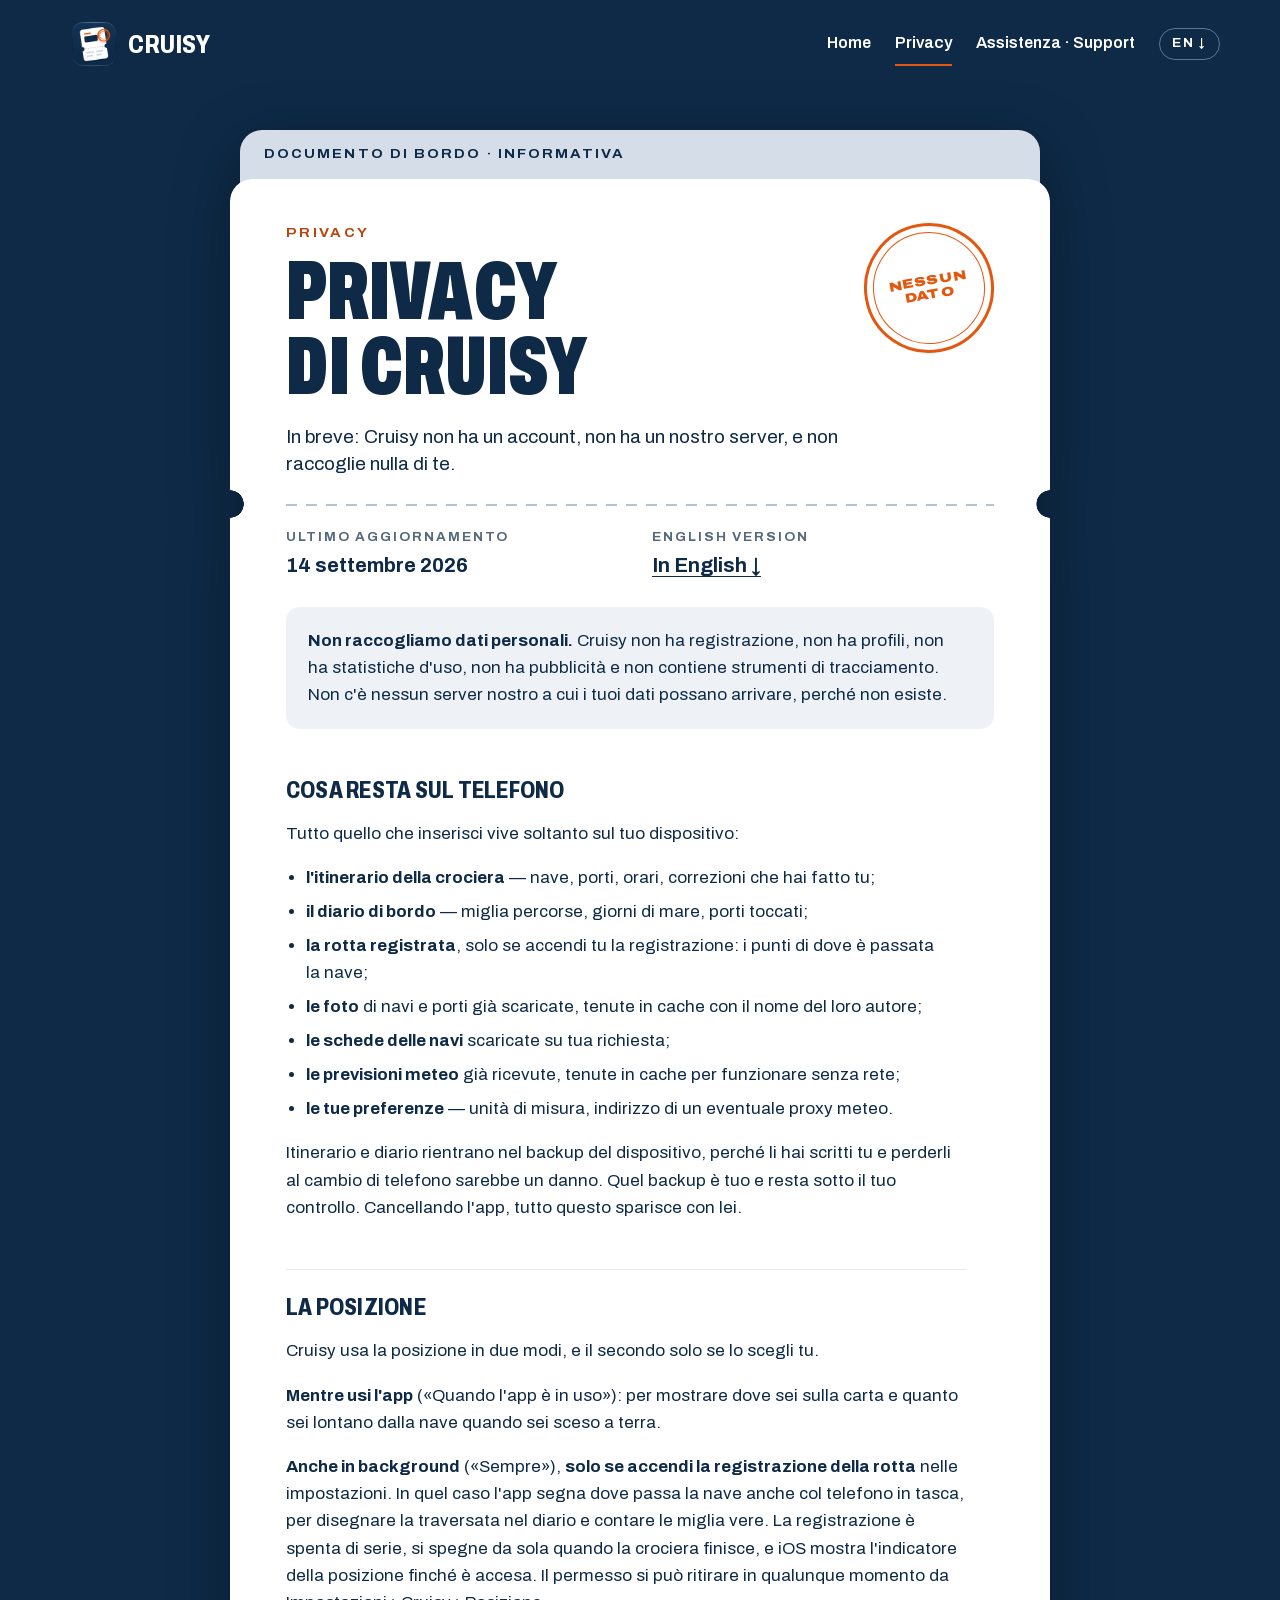
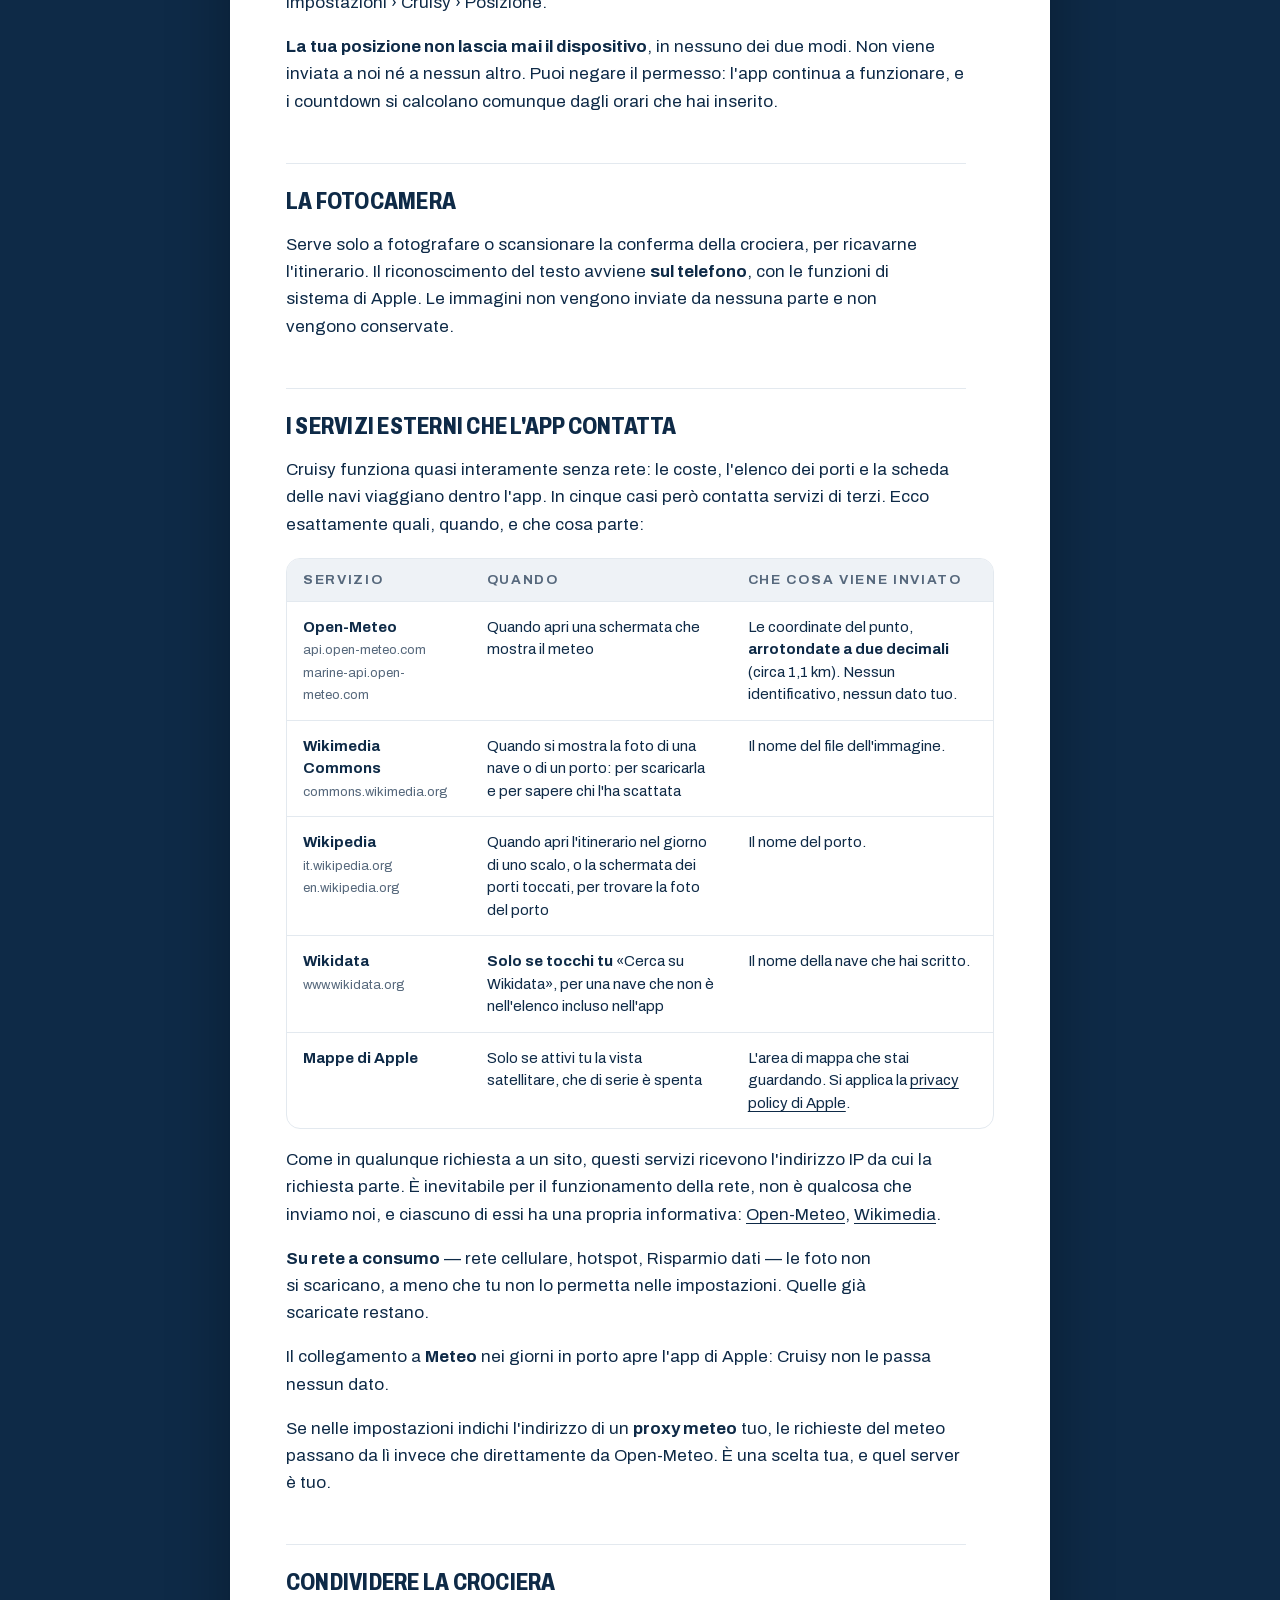
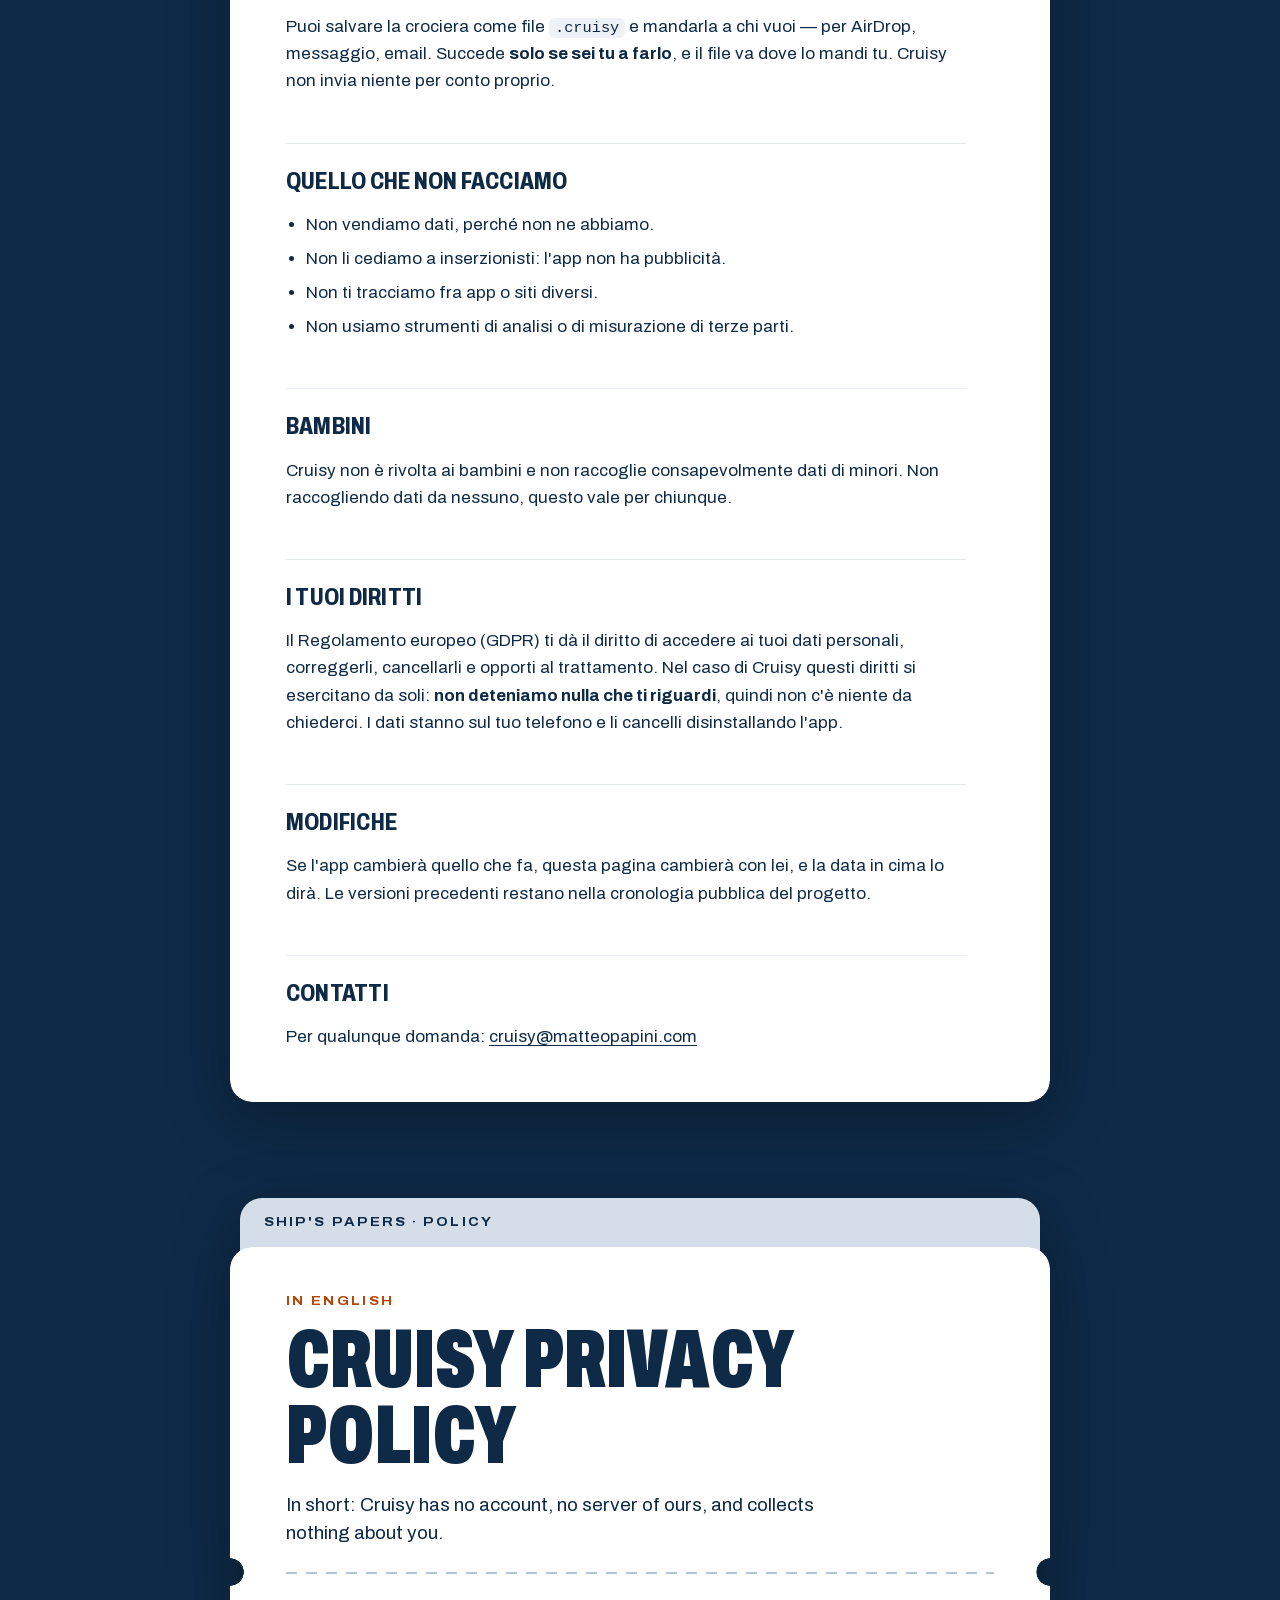
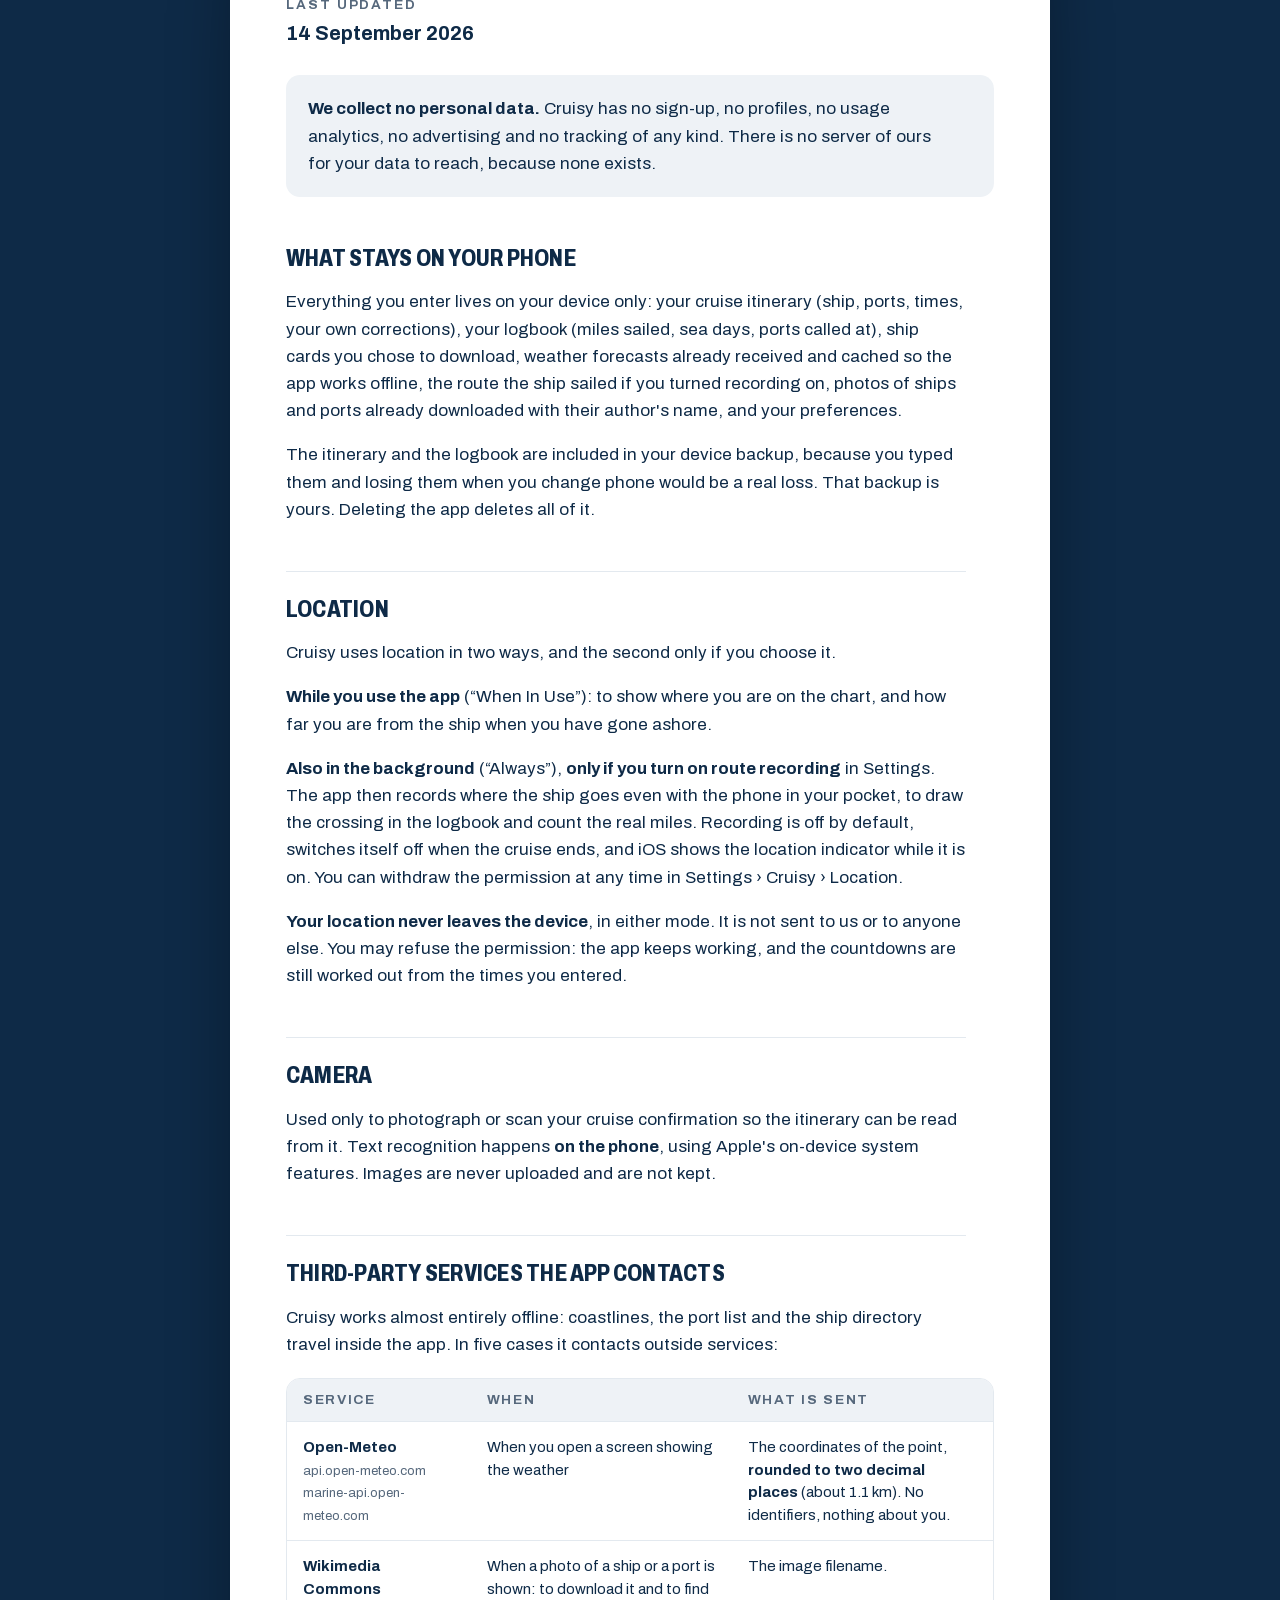
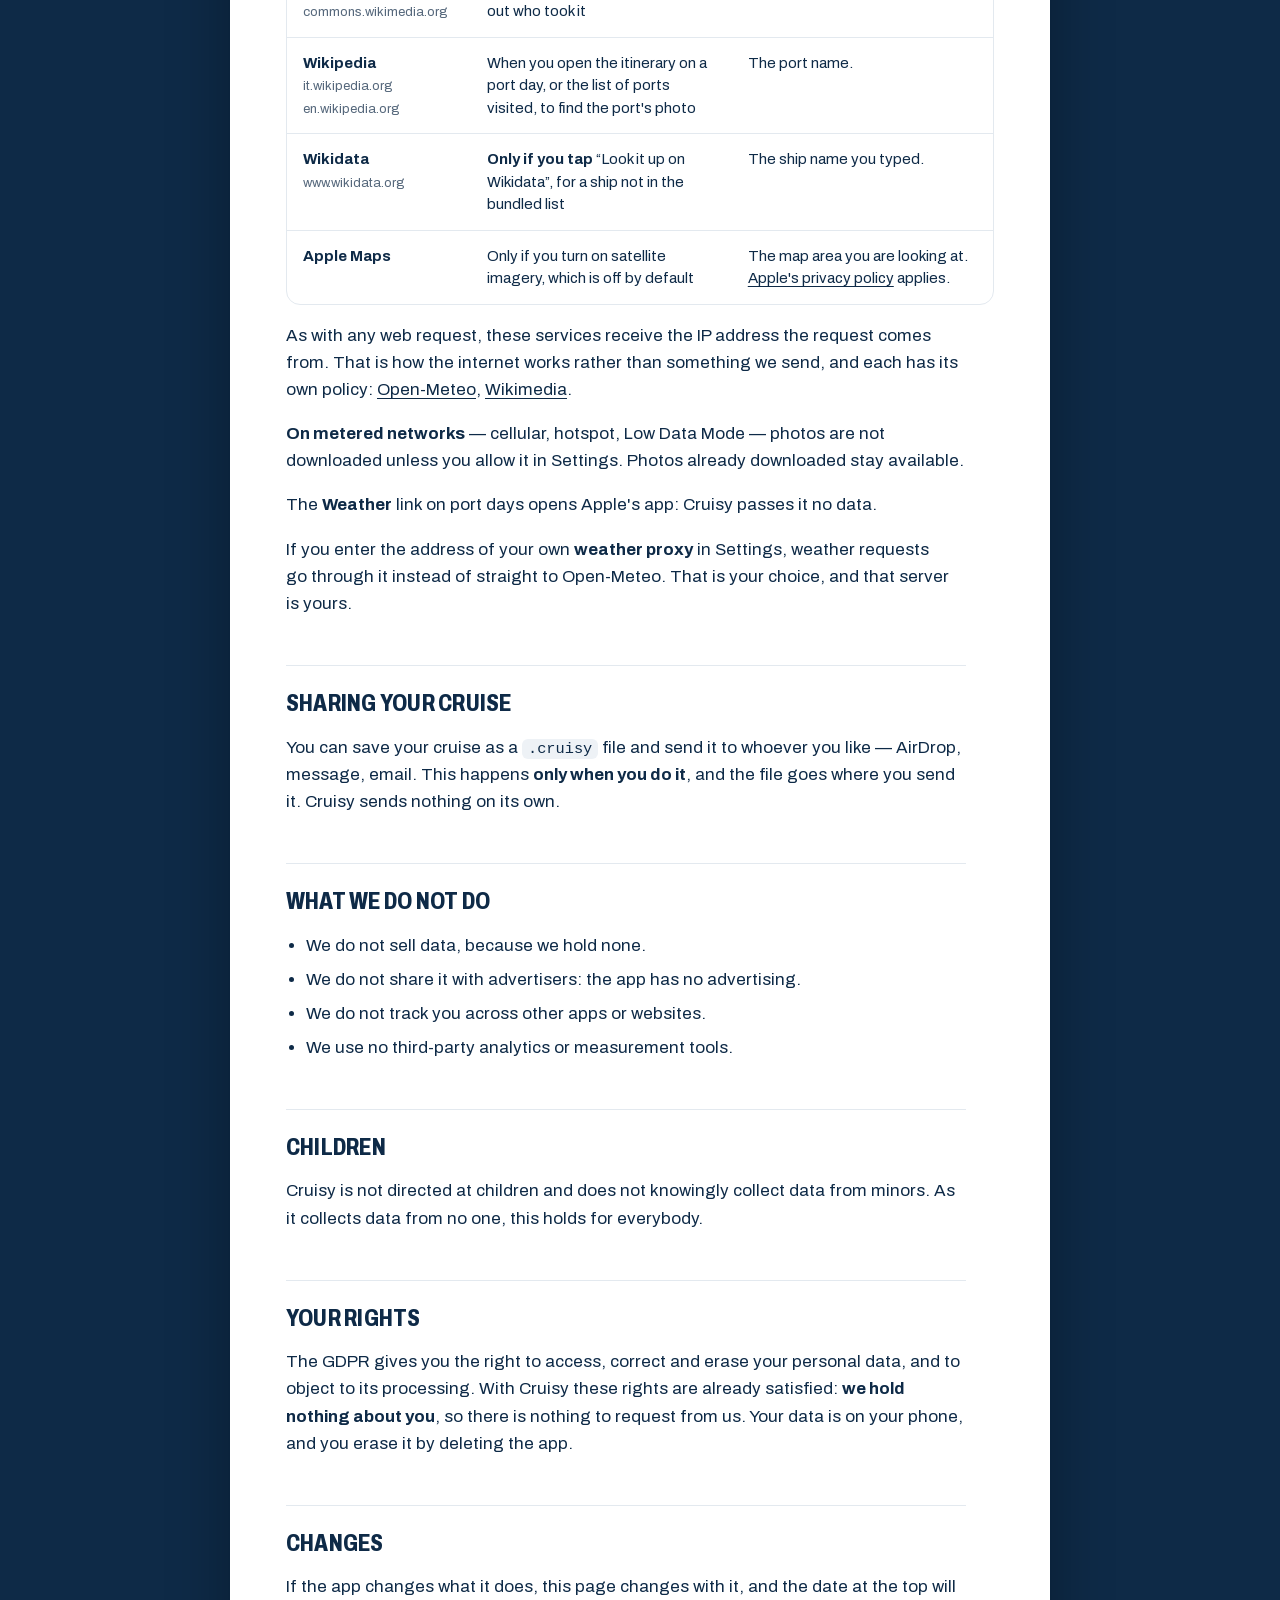
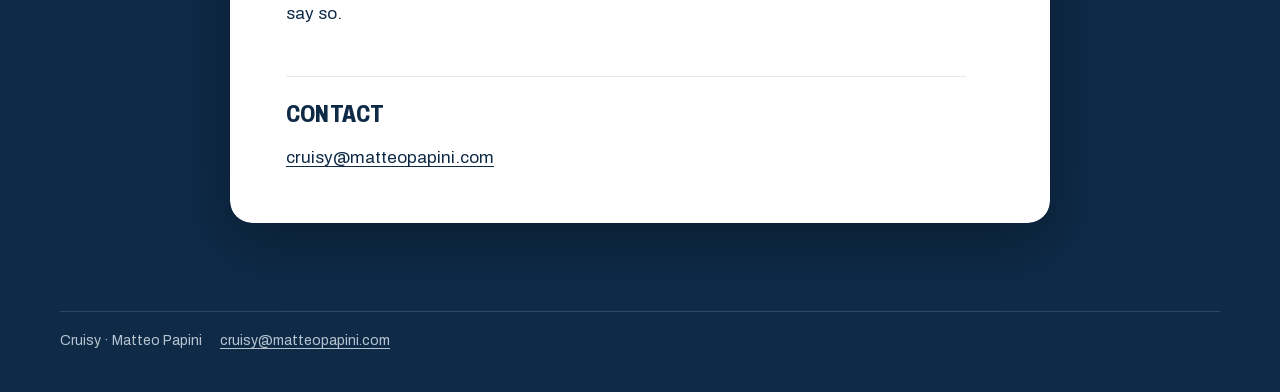
==== docs/site/privacy.html @ 24574e38 "Porta nel progetto il sito pubblicato e lo collega dalle Impostazioni Il sito è online su cruisy.mat" ====
<!doctype html>
<html lang="it">
<head>
<meta charset="utf-8">
<meta name="viewport" content="width=device-width, initial-scale=1">
<meta name="color-scheme" content="light dark">
<meta name="theme-color" content="#0E2A47" media="(prefers-color-scheme: light)">
<meta name="theme-color" content="#0A0E13" media="(prefers-color-scheme: dark)">
<title>Cruisy · Privacy</title>
<meta name="description" content="Informativa privacy di Cruisy: nessun account, nessun server, nessun dato raccolto.">
<link rel="icon" href="img/cruisy-icona.png">
<link rel="stylesheet" href="stile.css">
</head>
<body>
<div style="container-type:inline-size;background:light-dark(#0E2A47,#0A0E13);color:light-dark(#FFFFFF,#F2F5F8);font-family:Archivo,system-ui,sans-serif;font-size:1.0625rem;line-height:1.6;-webkit-font-smoothing:antialiased">
<div style="max-width:1160px;margin:0 auto;padding:0 clamp(12px,5cqi,48px) 40px">

<header style="display:flex;flex-wrap:wrap;align-items:center;justify-content:space-between;gap:12px 32px;padding:22px 0 8px">
  <a href="./" style="display:flex;align-items:center;gap:12px;text-decoration:none">
    <picture style="display:contents"><source srcset="img/cruisy-icona-scura.png" media="(prefers-color-scheme: dark)"><img src="img/cruisy-icona.png" alt="" width="44" height="44" style="display:block;width:44px;height:44px"></picture>
    <span style="font-stretch:75%;font-weight:800;font-size:1.625rem;letter-spacing:.02em;text-transform:uppercase;line-height:1">Cruisy</span>
  </a>
  <nav aria-label="Pagine" style="display:flex;flex-wrap:wrap;align-items:center;gap:4px 24px;font-weight:600;font-size:1rem">
    <a href="./" style="text-decoration:none;padding:8px 0;border-bottom:2px solid transparent">Home</a>
    <a href="privacy.html" aria-current="page" style="text-decoration:none;padding:8px 0;border-bottom:2px solid light-dark(#E4570F,#F07A3A)">Privacy</a>
    <a href="assistenza.html" style="text-decoration:none;padding:8px 0;border-bottom:2px solid transparent">Assistenza · Support</a>
    <a href="#english" lang="en" style="text-decoration:none;padding:5px 12px;border:1.5px solid light-dark(#5E7690,#3A4B60);border-radius:999px;font-stretch:112%;font-weight:700;font-size:.75rem;letter-spacing:.14em">EN ↓</a>
  </nav>
</header>

<main style="display:grid;grid-template-columns:minmax(0,1fr);gap:clamp(48px,8cqi,96px);padding-top:clamp(20px,5cqi,56px)">

<article style="width:100%;max-width:820px;margin:0 auto;filter:drop-shadow(0 16px 30px rgba(0,0,0,.3))">
  <div aria-hidden="true" style="margin:0 10px -26px;padding:14px 24px 40px;border-radius:22px 22px 0 0;background:light-dark(#D5DEE8,#19273A);color:light-dark(#0E2A47,#E1E7EE);font-stretch:112%;font-weight:700;font-size:.8125rem;letter-spacing:.16em;text-transform:uppercase;white-space:nowrap;overflow:hidden;text-overflow:ellipsis">Documento di bordo · Informativa</div>
  <div style="background:light-dark(#FFFFFF,#253A55);color:light-dark(#0E2A47,#F2F5F8);border-radius:22px 22px 0 0;padding:clamp(22px,5cqi,44px) clamp(18px,5cqi,56px) 26px;-webkit-mask:radial-gradient(circle 14px at 0 100%,#0000 13.5px,#000 14px) 0 0/51% 100% no-repeat,radial-gradient(circle 14px at 100% 100%,#0000 13.5px,#000 14px) 100% 0/51% 100% no-repeat;mask:radial-gradient(circle 14px at 0 100%,#0000 13.5px,#000 14px) 0 0/51% 100% no-repeat,radial-gradient(circle 14px at 100% 100%,#0000 13.5px,#000 14px) 100% 0/51% 100% no-repeat">
    <div style="display:flex;flex-wrap:wrap;align-items:flex-start;justify-content:space-between;gap:16px 24px">
      <div style="flex:1 1 280px;display:grid;gap:10px">
        <p style="margin:0;color:light-dark(#B8460B,#FF9B63);font-stretch:112%;font-weight:700;font-size:.8125rem;letter-spacing:.18em;text-transform:uppercase">Privacy</p>
        <h1 style="margin:0;font-stretch:62%;font-weight:900;font-size:clamp(3rem,8cqi,5.25rem);line-height:.9;text-transform:uppercase;text-wrap:balance">Privacy di Cruisy</h1>
      </div>
      <div aria-hidden="true" style="flex:none;width:clamp(96px,11cqi,124px);aspect-ratio:1;border-radius:50%;border:3px solid light-dark(#E4570F,#F07A3A);outline:1.5px solid light-dark(#E4570F,#F07A3A);outline-offset:-10px;display:grid;place-items:center;transform:rotate(-10deg);color:light-dark(#E4570F,#F07A3A);text-align:center;font-stretch:125%;font-weight:900;font-size:.8125rem;line-height:1.1;letter-spacing:.06em;text-transform:uppercase">Nessun<br>dato</div>
    </div>
    <p style="margin:18px 0 0;max-width:52ch;font-size:1.1875rem;line-height:1.45;text-wrap:pretty">In breve: Cruisy non ha un account, non ha un nostro server, e non raccoglie nulla di te.</p>
  </div>
  <div style="background:light-dark(#FFFFFF,#253A55);color:light-dark(#0E2A47,#F2F5F8);border-radius:0 0 22px 22px;padding:0 clamp(18px,5cqi,56px) clamp(28px,5cqi,52px);-webkit-mask:radial-gradient(circle 14px at 0 0,#0000 13.5px,#000 14px) 0 0/51% 100% no-repeat,radial-gradient(circle 14px at 100% 0,#0000 13.5px,#000 14px) 100% 0/51% 100% no-repeat;mask:radial-gradient(circle 14px at 0 0,#0000 13.5px,#000 14px) 0 0/51% 100% no-repeat,radial-gradient(circle 14px at 100% 0,#0000 13.5px,#000 14px) 100% 0/51% 100% no-repeat">
    <div aria-hidden="true" style="height:2px;background:repeating-linear-gradient(90deg,light-dark(#B7C4D0,#4E6583) 0 11px,transparent 11px 20px)"></div>
    <div style="display:grid;grid-template-columns:repeat(auto-fit,minmax(180px,1fr));gap:16px 24px;padding:22px 0 26px">
      <div>
        <p style="margin:0;color:light-dark(#56687C,#9FB0C3);font-stretch:112%;font-weight:700;font-size:.75rem;letter-spacing:.16em;text-transform:uppercase">Ultimo aggiornamento</p>
        <p style="margin:2px 0 0;font-weight:700;font-size:1.25rem">14 settembre 2026</p>
      </div>
      <div>
        <p style="margin:0;color:light-dark(#56687C,#9FB0C3);font-stretch:112%;font-weight:700;font-size:.75rem;letter-spacing:.16em;text-transform:uppercase">English version</p>
        <p style="margin:2px 0 0;font-weight:700;font-size:1.25rem"><a href="#english" lang="en">In English ↓</a></p>
      </div>
    </div>

    <div style="padding:20px 22px;border-radius:14px;background:light-dark(#EEF2F6,#2E4564)">
      <p style="margin:0;max-width:64ch;text-wrap:pretty"><strong>Non raccogliamo dati personali.</strong> Cruisy non ha registrazione, non ha profili, non ha statistiche d'uso, non ha pubblicità e non contiene strumenti di tracciamento. Non c'è nessun server nostro a cui i tuoi dati possano arrivare, perché non esiste.</p>
    </div>

    <div style="max-width:68ch;text-wrap:pretty">
      <h2 style="margin:2em 0 .5em;font-stretch:75%;font-weight:800;font-size:1.5rem;line-height:1.1;text-transform:uppercase;letter-spacing:.01em">Cosa resta sul telefono</h2>
      <p>Tutto quello che inserisci vive soltanto sul tuo dispositivo:</p>
      <ul style="padding-left:1.2em">
        <li><strong>l'itinerario della crociera</strong> — nave, porti, orari, correzioni che hai fatto tu;</li>
        <li><strong>il diario di bordo</strong> — miglia percorse, giorni di mare, porti toccati;</li>
        <li><strong>la rotta registrata</strong>, solo se accendi tu la registrazione: i punti di dove è passata la nave;</li>
        <li><strong>le foto</strong> di navi e porti già scaricate, tenute in cache con il nome del loro autore;</li>
        <li><strong>le schede delle navi</strong> scaricate su tua richiesta;</li>
        <li><strong>le previsioni meteo</strong> già ricevute, tenute in cache per funzionare senza rete;</li>
        <li><strong>le tue preferenze</strong> — unità di misura, indirizzo di un eventuale proxy meteo.</li>
      </ul>
      <p>Itinerario e diario rientrano nel backup del dispositivo, perché li hai scritti tu e perderli al cambio di telefono sarebbe un danno. Quel backup è tuo e resta sotto il tuo controllo. Cancellando l'app, tutto questo sparisce con lei.</p>

      <h2 style="margin:2em 0 .5em;padding-top:1em;border-top:1px solid light-dark(#E3E9EF,#35496A);font-stretch:75%;font-weight:800;font-size:1.5rem;line-height:1.1;text-transform:uppercase;letter-spacing:.01em">La posizione</h2>
      <p>Cruisy usa la posizione in due modi, e il secondo solo se lo scegli tu.</p>
      <p><strong>Mentre usi l'app</strong> («Quando l'app è in uso»): per mostrare dove sei sulla carta e quanto sei lontano dalla nave quando sei sceso a terra.</p>
      <p><strong>Anche in background</strong> («Sempre»), <strong>solo se accendi la registrazione della rotta</strong> nelle impostazioni. In quel caso l'app segna dove passa la nave anche col telefono in tasca, per disegnare la traversata nel diario e contare le miglia vere. La registrazione è spenta di serie, si spegne da sola quando la crociera finisce, e iOS mostra l'indicatore della posizione finché è accesa. Il permesso si può ritirare in qualunque momento da Impostazioni › Cruisy › Posizione.</p>
      <p><strong>La tua posizione non lascia mai il dispositivo</strong>, in nessuno dei due modi. Non viene inviata a noi né a nessun altro. Puoi negare il permesso: l'app continua a funzionare, e i countdown si calcolano comunque dagli orari che hai inserito.</p>

      <h2 style="margin:2em 0 .5em;padding-top:1em;border-top:1px solid light-dark(#E3E9EF,#35496A);font-stretch:75%;font-weight:800;font-size:1.5rem;line-height:1.1;text-transform:uppercase;letter-spacing:.01em">La fotocamera</h2>
      <p>Serve solo a fotografare o scansionare la conferma della crociera, per ricavarne l'itinerario. Il riconoscimento del testo avviene <strong>sul telefono</strong>, con le funzioni di sistema di Apple. Le immagini non vengono inviate da nessuna parte e non vengono conservate.</p>

      <h2 style="margin:2em 0 .5em;padding-top:1em;border-top:1px solid light-dark(#E3E9EF,#35496A);font-stretch:75%;font-weight:800;font-size:1.5rem;line-height:1.1;text-transform:uppercase;letter-spacing:.01em">I servizi esterni che l'app contatta</h2>
      <p>Cruisy funziona quasi interamente senza rete: le coste, l'elenco dei porti e la scheda delle navi viaggiano dentro l'app. In cinque casi però contatta servizi di terzi. Ecco esattamente quali, quando, e che cosa parte:</p>
    </div>

    <div role="region" aria-label="Servizi esterni" tabindex="0" style="overflow-x:auto;margin:20px 0 8px;border:1px solid light-dark(#E3E9EF,#35496A);border-radius:14px">
      <table style="width:100%;min-width:620px;border-collapse:collapse;font-size:.9375rem;line-height:1.5">
        <thead><tr style="background:light-dark(#EEF2F6,#2E4564)">
          <th scope="col" style="text-align:left;padding:12px 16px;width:26%;color:light-dark(#56687C,#9FB0C3);font-stretch:112%;font-weight:700;font-size:.75rem;letter-spacing:.14em;text-transform:uppercase">Servizio</th>
          <th scope="col" style="text-align:left;padding:12px 16px;width:37%;color:light-dark(#56687C,#9FB0C3);font-stretch:112%;font-weight:700;font-size:.75rem;letter-spacing:.14em;text-transform:uppercase">Quando</th>
          <th scope="col" style="text-align:left;padding:12px 16px;color:light-dark(#56687C,#9FB0C3);font-stretch:112%;font-weight:700;font-size:.75rem;letter-spacing:.14em;text-transform:uppercase">Che cosa viene inviato</th>
        </tr></thead>
        <tbody>
        <tr>
          <td style="padding:14px 16px;vertical-align:top;border-top:1px solid light-dark(#E3E9EF,#35496A)"><strong>Open-Meteo</strong><br><span style="color:light-dark(#56687C,#9FB0C3);font-size:.8125rem">api.open-meteo.com<br>marine-api.open-meteo.com</span></td>
          <td style="padding:14px 16px;vertical-align:top;border-top:1px solid light-dark(#E3E9EF,#35496A)">Quando apri una schermata che mostra il meteo</td>
          <td style="padding:14px 16px;vertical-align:top;border-top:1px solid light-dark(#E3E9EF,#35496A)">Le coordinate del punto, <strong>arrotondate a due decimali</strong> (circa 1,1 km). Nessun identificativo, nessun dato tuo.</td>
        </tr>
        <tr>
          <td style="padding:14px 16px;vertical-align:top;border-top:1px solid light-dark(#E3E9EF,#35496A)"><strong>Wikimedia Commons</strong><br><span style="color:light-dark(#56687C,#9FB0C3);font-size:.8125rem">commons.wikimedia.org</span></td>
          <td style="padding:14px 16px;vertical-align:top;border-top:1px solid light-dark(#E3E9EF,#35496A)">Quando si mostra la foto di una nave o di un porto: per scaricarla e per sapere chi l'ha scattata</td>
          <td style="padding:14px 16px;vertical-align:top;border-top:1px solid light-dark(#E3E9EF,#35496A)">Il nome del file dell'immagine.</td>
        </tr>
        <tr>
          <td style="padding:14px 16px;vertical-align:top;border-top:1px solid light-dark(#E3E9EF,#35496A)"><strong>Wikipedia</strong><br><span style="color:light-dark(#56687C,#9FB0C3);font-size:.8125rem">it.wikipedia.org<br>en.wikipedia.org</span></td>
          <td style="padding:14px 16px;vertical-align:top;border-top:1px solid light-dark(#E3E9EF,#35496A)">Quando apri l'itinerario nel giorno di uno scalo, o la schermata dei porti toccati, per trovare la foto del porto</td>
          <td style="padding:14px 16px;vertical-align:top;border-top:1px solid light-dark(#E3E9EF,#35496A)">Il nome del porto.</td>
        </tr>
        <tr>
          <td style="padding:14px 16px;vertical-align:top;border-top:1px solid light-dark(#E3E9EF,#35496A)"><strong>Wikidata</strong><br><span style="color:light-dark(#56687C,#9FB0C3);font-size:.8125rem">www.wikidata.org</span></td>
          <td style="padding:14px 16px;vertical-align:top;border-top:1px solid light-dark(#E3E9EF,#35496A)"><strong>Solo se tocchi tu</strong> «Cerca su Wikidata», per una nave che non è nell'elenco incluso nell'app</td>
          <td style="padding:14px 16px;vertical-align:top;border-top:1px solid light-dark(#E3E9EF,#35496A)">Il nome della nave che hai scritto.</td>
        </tr>
        <tr>
          <td style="padding:14px 16px;vertical-align:top;border-top:1px solid light-dark(#E3E9EF,#35496A)"><strong>Mappe di Apple</strong></td>
          <td style="padding:14px 16px;vertical-align:top;border-top:1px solid light-dark(#E3E9EF,#35496A)">Solo se attivi tu la vista satellitare, che di serie è spenta</td>
          <td style="padding:14px 16px;vertical-align:top;border-top:1px solid light-dark(#E3E9EF,#35496A)">L'area di mappa che stai guardando. Si applica la <a href="https://www.apple.com/legal/privacy/">privacy policy di Apple</a>.</td>
        </tr>
        </tbody>
      </table>
    </div>

    <div style="max-width:68ch;text-wrap:pretty">
      <p>Come in qualunque richiesta a un sito, questi servizi ricevono l'indirizzo IP da cui la richiesta parte. È inevitabile per il funzionamento della rete, non è qualcosa che inviamo noi, e ciascuno di essi ha una propria informativa: <a href="https://open-meteo.com/en/terms">Open-Meteo</a>, <a href="https://foundation.wikimedia.org/wiki/Policy:Privacy_policy">Wikimedia</a>.</p>
      <p><strong>Su rete a consumo</strong> — rete cellulare, hotspot, Risparmio dati — le foto non si scaricano, a meno che tu non lo permetta nelle impostazioni. Quelle già scaricate restano.</p>
      <p>Il collegamento a <strong>Meteo</strong> nei giorni in porto apre l'app di Apple: Cruisy non le passa nessun dato.</p>
      <p>Se nelle impostazioni indichi l'indirizzo di un <strong>proxy meteo</strong> tuo, le richieste del meteo passano da lì invece che direttamente da Open-Meteo. È una scelta tua, e quel server è tuo.</p>

      <h2 style="margin:2em 0 .5em;padding-top:1em;border-top:1px solid light-dark(#E3E9EF,#35496A);font-stretch:75%;font-weight:800;font-size:1.5rem;line-height:1.1;text-transform:uppercase;letter-spacing:.01em">Condividere la crociera</h2>
      <p>Puoi salvare la crociera come file <code style="font-family:ui-monospace,Menlo,monospace;font-size:.9em;padding:1px 6px;border-radius:6px;background:light-dark(#EEF2F6,#2E4564)">.cruisy</code> e mandarla a chi vuoi — per AirDrop, messaggio, email. Succede <strong>solo se sei tu a farlo</strong>, e il file va dove lo mandi tu. Cruisy non invia niente per conto proprio.</p>

      <h2 style="margin:2em 0 .5em;padding-top:1em;border-top:1px solid light-dark(#E3E9EF,#35496A);font-stretch:75%;font-weight:800;font-size:1.5rem;line-height:1.1;text-transform:uppercase;letter-spacing:.01em">Quello che non facciamo</h2>
      <ul style="padding-left:1.2em">
        <li>Non vendiamo dati, perché non ne abbiamo.</li>
        <li>Non li cediamo a inserzionisti: l'app non ha pubblicità.</li>
        <li>Non ti tracciamo fra app o siti diversi.</li>
        <li>Non usiamo strumenti di analisi o di misurazione di terze parti.</li>
      </ul>

      <h2 style="margin:2em 0 .5em;padding-top:1em;border-top:1px solid light-dark(#E3E9EF,#35496A);font-stretch:75%;font-weight:800;font-size:1.5rem;line-height:1.1;text-transform:uppercase;letter-spacing:.01em">Bambini</h2>
      <p>Cruisy non è rivolta ai bambini e non raccoglie consapevolmente dati di minori. Non raccogliendo dati da nessuno, questo vale per chiunque.</p>

      <h2 style="margin:2em 0 .5em;padding-top:1em;border-top:1px solid light-dark(#E3E9EF,#35496A);font-stretch:75%;font-weight:800;font-size:1.5rem;line-height:1.1;text-transform:uppercase;letter-spacing:.01em">I tuoi diritti</h2>
      <p>Il Regolamento europeo (GDPR) ti dà il diritto di accedere ai tuoi dati personali, correggerli, cancellarli e opporti al trattamento. Nel caso di Cruisy questi diritti si esercitano da soli: <strong>non deteniamo nulla che ti riguardi</strong>, quindi non c'è niente da chiederci. I dati stanno sul tuo telefono e li cancelli disinstallando l'app.</p>

      <h2 style="margin:2em 0 .5em;padding-top:1em;border-top:1px solid light-dark(#E3E9EF,#35496A);font-stretch:75%;font-weight:800;font-size:1.5rem;line-height:1.1;text-transform:uppercase;letter-spacing:.01em">Modifiche</h2>
      <p>Se l'app cambierà quello che fa, questa pagina cambierà con lei, e la data in cima lo dirà. Le versioni precedenti restano nella cronologia pubblica del progetto.</p>

      <h2 style="margin:2em 0 .5em;padding-top:1em;border-top:1px solid light-dark(#E3E9EF,#35496A);font-stretch:75%;font-weight:800;font-size:1.5rem;line-height:1.1;text-transform:uppercase;letter-spacing:.01em">Contatti</h2>
      <p style="margin-bottom:0">Per qualunque domanda: <a href="mailto:cruisy@matteopapini.com">cruisy@matteopapini.com</a></p>
    </div>
  </div>
</article>

<article id="english" lang="en" style="width:100%;max-width:820px;margin:0 auto;filter:drop-shadow(0 16px 30px rgba(0,0,0,.3))">
  <div aria-hidden="true" style="margin:0 10px -26px;padding:14px 24px 40px;border-radius:22px 22px 0 0;background:light-dark(#D5DEE8,#19273A);color:light-dark(#0E2A47,#E1E7EE);font-stretch:112%;font-weight:700;font-size:.8125rem;letter-spacing:.16em;text-transform:uppercase;white-space:nowrap;overflow:hidden;text-overflow:ellipsis">Ship's papers · Policy</div>
  <div style="background:light-dark(#FFFFFF,#253A55);color:light-dark(#0E2A47,#F2F5F8);border-radius:22px 22px 0 0;padding:clamp(22px,5cqi,44px) clamp(18px,5cqi,56px) 26px;-webkit-mask:radial-gradient(circle 14px at 0 100%,#0000 13.5px,#000 14px) 0 0/51% 100% no-repeat,radial-gradient(circle 14px at 100% 100%,#0000 13.5px,#000 14px) 100% 0/51% 100% no-repeat;mask:radial-gradient(circle 14px at 0 100%,#0000 13.5px,#000 14px) 0 0/51% 100% no-repeat,radial-gradient(circle 14px at 100% 100%,#0000 13.5px,#000 14px) 100% 0/51% 100% no-repeat">
    <div style="display:grid;gap:10px">
      <p style="margin:0;color:light-dark(#B8460B,#FF9B63);font-stretch:112%;font-weight:700;font-size:.8125rem;letter-spacing:.18em;text-transform:uppercase">In English</p>
      <h1 style="margin:0;font-stretch:62%;font-weight:900;font-size:clamp(3rem,8cqi,5.25rem);line-height:.9;text-transform:uppercase;text-wrap:balance">Cruisy Privacy Policy</h1>
    </div>
    <p style="margin:18px 0 0;max-width:52ch;font-size:1.1875rem;line-height:1.45;text-wrap:pretty">In short: Cruisy has no account, no server of ours, and collects nothing about you.</p>
  </div>
  <div style="background:light-dark(#FFFFFF,#253A55);color:light-dark(#0E2A47,#F2F5F8);border-radius:0 0 22px 22px;padding:0 clamp(18px,5cqi,56px) clamp(28px,5cqi,52px);-webkit-mask:radial-gradient(circle 14px at 0 0,#0000 13.5px,#000 14px) 0 0/51% 100% no-repeat,radial-gradient(circle 14px at 100% 0,#0000 13.5px,#000 14px) 100% 0/51% 100% no-repeat;mask:radial-gradient(circle 14px at 0 0,#0000 13.5px,#000 14px) 0 0/51% 100% no-repeat,radial-gradient(circle 14px at 100% 0,#0000 13.5px,#000 14px) 100% 0/51% 100% no-repeat">
    <div aria-hidden="true" style="height:2px;background:repeating-linear-gradient(90deg,light-dark(#B7C4D0,#4E6583) 0 11px,transparent 11px 20px)"></div>
    <div style="padding:22px 0 26px">
      <p style="margin:0;color:light-dark(#56687C,#9FB0C3);font-stretch:112%;font-weight:700;font-size:.75rem;letter-spacing:.16em;text-transform:uppercase">Last updated</p>
      <p style="margin:2px 0 0;font-weight:700;font-size:1.25rem">14 September 2026</p>
    </div>

    <div style="padding:20px 22px;border-radius:14px;background:light-dark(#EEF2F6,#2E4564)">
      <p style="margin:0;max-width:64ch;text-wrap:pretty"><strong>We collect no personal data.</strong> Cruisy has no sign-up, no profiles, no usage analytics, no advertising and no tracking of any kind. There is no server of ours for your data to reach, because none exists.</p>
    </div>

    <div style="max-width:68ch;text-wrap:pretty">
      <h2 style="margin:2em 0 .5em;font-stretch:75%;font-weight:800;font-size:1.5rem;line-height:1.1;text-transform:uppercase;letter-spacing:.01em">What stays on your phone</h2>
      <p>Everything you enter lives on your device only: your cruise itinerary (ship, ports, times, your own corrections), your logbook (miles sailed, sea days, ports called at), ship cards you chose to download, weather forecasts already received and cached so the app works offline, the route the ship sailed if you turned recording on, photos of ships and ports already downloaded with their author's name, and your preferences.</p>
      <p>The itinerary and the logbook are included in your device backup, because you typed them and losing them when you change phone would be a real loss. That backup is yours. Deleting the app deletes all of it.</p>

      <h2 style="margin:2em 0 .5em;padding-top:1em;border-top:1px solid light-dark(#E3E9EF,#35496A);font-stretch:75%;font-weight:800;font-size:1.5rem;line-height:1.1;text-transform:uppercase;letter-spacing:.01em">Location</h2>
      <p>Cruisy uses location in two ways, and the second only if you choose it.</p>
      <p><strong>While you use the app</strong> (“When In Use”): to show where you are on the chart, and how far you are from the ship when you have gone ashore.</p>
      <p><strong>Also in the background</strong> (“Always”), <strong>only if you turn on route recording</strong> in Settings. The app then records where the ship goes even with the phone in your pocket, to draw the crossing in the logbook and count the real miles. Recording is off by default, switches itself off when the cruise ends, and iOS shows the location indicator while it is on. You can withdraw the permission at any time in Settings › Cruisy › Location.</p>
      <p><strong>Your location never leaves the device</strong>, in either mode. It is not sent to us or to anyone else. You may refuse the permission: the app keeps working, and the countdowns are still worked out from the times you entered.</p>

      <h2 style="margin:2em 0 .5em;padding-top:1em;border-top:1px solid light-dark(#E3E9EF,#35496A);font-stretch:75%;font-weight:800;font-size:1.5rem;line-height:1.1;text-transform:uppercase;letter-spacing:.01em">Camera</h2>
      <p>Used only to photograph or scan your cruise confirmation so the itinerary can be read from it. Text recognition happens <strong>on the phone</strong>, using Apple's on-device system features. Images are never uploaded and are not kept.</p>

      <h2 style="margin:2em 0 .5em;padding-top:1em;border-top:1px solid light-dark(#E3E9EF,#35496A);font-stretch:75%;font-weight:800;font-size:1.5rem;line-height:1.1;text-transform:uppercase;letter-spacing:.01em">Third-party services the app contacts</h2>
      <p>Cruisy works almost entirely offline: coastlines, the port list and the ship directory travel inside the app. In five cases it contacts outside services:</p>
    </div>

    <div role="region" aria-label="Third-party services" tabindex="0" style="overflow-x:auto;margin:20px 0 8px;border:1px solid light-dark(#E3E9EF,#35496A);border-radius:14px">
      <table style="width:100%;min-width:620px;border-collapse:collapse;font-size:.9375rem;line-height:1.5">
        <thead><tr style="background:light-dark(#EEF2F6,#2E4564)">
          <th scope="col" style="text-align:left;padding:12px 16px;width:26%;color:light-dark(#56687C,#9FB0C3);font-stretch:112%;font-weight:700;font-size:.75rem;letter-spacing:.14em;text-transform:uppercase">Service</th>
          <th scope="col" style="text-align:left;padding:12px 16px;width:37%;color:light-dark(#56687C,#9FB0C3);font-stretch:112%;font-weight:700;font-size:.75rem;letter-spacing:.14em;text-transform:uppercase">When</th>
          <th scope="col" style="text-align:left;padding:12px 16px;color:light-dark(#56687C,#9FB0C3);font-stretch:112%;font-weight:700;font-size:.75rem;letter-spacing:.14em;text-transform:uppercase">What is sent</th>
        </tr></thead>
        <tbody>
        <tr>
          <td style="padding:14px 16px;vertical-align:top;border-top:1px solid light-dark(#E3E9EF,#35496A)"><strong>Open-Meteo</strong><br><span style="color:light-dark(#56687C,#9FB0C3);font-size:.8125rem">api.open-meteo.com<br>marine-api.open-meteo.com</span></td>
          <td style="padding:14px 16px;vertical-align:top;border-top:1px solid light-dark(#E3E9EF,#35496A)">When you open a screen showing the weather</td>
          <td style="padding:14px 16px;vertical-align:top;border-top:1px solid light-dark(#E3E9EF,#35496A)">The coordinates of the point, <strong>rounded to two decimal places</strong> (about 1.1 km). No identifiers, nothing about you.</td>
        </tr>
        <tr>
          <td style="padding:14px 16px;vertical-align:top;border-top:1px solid light-dark(#E3E9EF,#35496A)"><strong>Wikimedia Commons</strong><br><span style="color:light-dark(#56687C,#9FB0C3);font-size:.8125rem">commons.wikimedia.org</span></td>
          <td style="padding:14px 16px;vertical-align:top;border-top:1px solid light-dark(#E3E9EF,#35496A)">When a photo of a ship or a port is shown: to download it and to find out who took it</td>
          <td style="padding:14px 16px;vertical-align:top;border-top:1px solid light-dark(#E3E9EF,#35496A)">The image filename.</td>
        </tr>
        <tr>
          <td style="padding:14px 16px;vertical-align:top;border-top:1px solid light-dark(#E3E9EF,#35496A)"><strong>Wikipedia</strong><br><span style="color:light-dark(#56687C,#9FB0C3);font-size:.8125rem">it.wikipedia.org<br>en.wikipedia.org</span></td>
          <td style="padding:14px 16px;vertical-align:top;border-top:1px solid light-dark(#E3E9EF,#35496A)">When you open the itinerary on a port day, or the list of ports visited, to find the port's photo</td>
          <td style="padding:14px 16px;vertical-align:top;border-top:1px solid light-dark(#E3E9EF,#35496A)">The port name.</td>
        </tr>
        <tr>
          <td style="padding:14px 16px;vertical-align:top;border-top:1px solid light-dark(#E3E9EF,#35496A)"><strong>Wikidata</strong><br><span style="color:light-dark(#56687C,#9FB0C3);font-size:.8125rem">www.wikidata.org</span></td>
          <td style="padding:14px 16px;vertical-align:top;border-top:1px solid light-dark(#E3E9EF,#35496A)"><strong>Only if you tap</strong> “Look it up on Wikidata”, for a ship not in the bundled list</td>
          <td style="padding:14px 16px;vertical-align:top;border-top:1px solid light-dark(#E3E9EF,#35496A)">The ship name you typed.</td>
        </tr>
        <tr>
          <td style="padding:14px 16px;vertical-align:top;border-top:1px solid light-dark(#E3E9EF,#35496A)"><strong>Apple Maps</strong></td>
          <td style="padding:14px 16px;vertical-align:top;border-top:1px solid light-dark(#E3E9EF,#35496A)">Only if you turn on satellite imagery, which is off by default</td>
          <td style="padding:14px 16px;vertical-align:top;border-top:1px solid light-dark(#E3E9EF,#35496A)">The map area you are looking at. <a href="https://www.apple.com/legal/privacy/">Apple's privacy policy</a> applies.</td>
        </tr>
        </tbody>
      </table>
    </div>

    <div style="max-width:68ch;text-wrap:pretty">
      <p>As with any web request, these services receive the IP address the request comes from. That is how the internet works rather than something we send, and each has its own policy: <a href="https://open-meteo.com/en/terms">Open-Meteo</a>, <a href="https://foundation.wikimedia.org/wiki/Policy:Privacy_policy">Wikimedia</a>.</p>
      <p><strong>On metered networks</strong> — cellular, hotspot, Low Data Mode — photos are not downloaded unless you allow it in Settings. Photos already downloaded stay available.</p>
      <p>The <strong>Weather</strong> link on port days opens Apple's app: Cruisy passes it no data.</p>
      <p>If you enter the address of your own <strong>weather proxy</strong> in Settings, weather requests go through it instead of straight to Open-Meteo. That is your choice, and that server is yours.</p>

      <h2 style="margin:2em 0 .5em;padding-top:1em;border-top:1px solid light-dark(#E3E9EF,#35496A);font-stretch:75%;font-weight:800;font-size:1.5rem;line-height:1.1;text-transform:uppercase;letter-spacing:.01em">Sharing your cruise</h2>
      <p>You can save your cruise as a <code style="font-family:ui-monospace,Menlo,monospace;font-size:.9em;padding:1px 6px;border-radius:6px;background:light-dark(#EEF2F6,#2E4564)">.cruisy</code> file and send it to whoever you like — AirDrop, message, email. This happens <strong>only when you do it</strong>, and the file goes where you send it. Cruisy sends nothing on its own.</p>

      <h2 style="margin:2em 0 .5em;padding-top:1em;border-top:1px solid light-dark(#E3E9EF,#35496A);font-stretch:75%;font-weight:800;font-size:1.5rem;line-height:1.1;text-transform:uppercase;letter-spacing:.01em">What we do not do</h2>
      <ul style="padding-left:1.2em">
        <li>We do not sell data, because we hold none.</li>
        <li>We do not share it with advertisers: the app has no advertising.</li>
        <li>We do not track you across other apps or websites.</li>
        <li>We use no third-party analytics or measurement tools.</li>
      </ul>

      <h2 style="margin:2em 0 .5em;padding-top:1em;border-top:1px solid light-dark(#E3E9EF,#35496A);font-stretch:75%;font-weight:800;font-size:1.5rem;line-height:1.1;text-transform:uppercase;letter-spacing:.01em">Children</h2>
      <p>Cruisy is not directed at children and does not knowingly collect data from minors. As it collects data from no one, this holds for everybody.</p>

      <h2 style="margin:2em 0 .5em;padding-top:1em;border-top:1px solid light-dark(#E3E9EF,#35496A);font-stretch:75%;font-weight:800;font-size:1.5rem;line-height:1.1;text-transform:uppercase;letter-spacing:.01em">Your rights</h2>
      <p>The GDPR gives you the right to access, correct and erase your personal data, and to object to its processing. With Cruisy these rights are already satisfied: <strong>we hold nothing about you</strong>, so there is nothing to request from us. Your data is on your phone, and you erase it by deleting the app.</p>

      <h2 style="margin:2em 0 .5em;padding-top:1em;border-top:1px solid light-dark(#E3E9EF,#35496A);font-stretch:75%;font-weight:800;font-size:1.5rem;line-height:1.1;text-transform:uppercase;letter-spacing:.01em">Changes</h2>
      <p>If the app changes what it does, this page changes with it, and the date at the top will say so.</p>

      <h2 style="margin:2em 0 .5em;padding-top:1em;border-top:1px solid light-dark(#E3E9EF,#35496A);font-stretch:75%;font-weight:800;font-size:1.5rem;line-height:1.1;text-transform:uppercase;letter-spacing:.01em">Contact</h2>
      <p style="margin-bottom:0"><a href="mailto:cruisy@matteopapini.com">cruisy@matteopapini.com</a></p>
    </div>
  </div>
</article>
</main>

<footer style="margin-top:clamp(48px,7cqi,88px);padding-top:18px;border-top:1px solid light-dark(#2A4668,#1F2A38);display:flex;flex-wrap:wrap;gap:6px 18px;color:light-dark(#B7C4D0,#9AA7B6);font-size:.875rem">
  <span>Cruisy · Matteo Papini</span>
  <a href="mailto:cruisy@matteopapini.com">cruisy@matteopapini.com</a>
</footer>
</div>
</div>
</body>
</html>
---- docs/site/stile.css ----
@font-face{font-family:"Archivo";src:url("fonts/Archivo-latin.woff2") format("woff2");font-weight:100 900;font-stretch:62% 125%;font-display:swap;unicode-range:U+0000-00FF,U+0131,U+0152-0153,U+02BB-02BC,U+02C6,U+02DA,U+02DC,U+2000-206F,U+20AC,U+2122,U+2191,U+2193,U+2212,U+2215,U+FEFF,U+FFFD}
@font-face{font-family:"Archivo";src:url("fonts/Archivo-latin-ext.woff2") format("woff2");font-weight:100 900;font-stretch:62% 125%;font-display:swap;unicode-range:U+0100-02BA,U+02BD-02C5,U+02C7-02CC,U+02CE-02D7,U+02DD-02FF,U+1E00-1E9F,U+20A0-20AB,U+20AD-20C0,U+2C60-2C7F,U+A720-A7FF}
:root{color-scheme:light dark;background:light-dark(#0E2A47,#0A0E13)}
html,body{margin:0}
a{color:inherit;text-decoration-thickness:1px;text-underline-offset:.2em}
a:hover{text-decoration-thickness:2px;text-decoration-color:light-dark(#E4570F,#F07A3A)}
a:focus-visible,summary:focus-visible,[tabindex]:focus-visible{outline:2px solid light-dark(#E4570F,#F07A3A);outline-offset:3px;border-radius:4px}
li{margin:.4em 0}
summary::-webkit-details-marker{display:none}
details[open] > summary > span[aria-hidden]{transform:rotate(45deg)}
@media (prefers-reduced-motion:no-preference){summary > span[aria-hidden]{transition:transform .2s}}
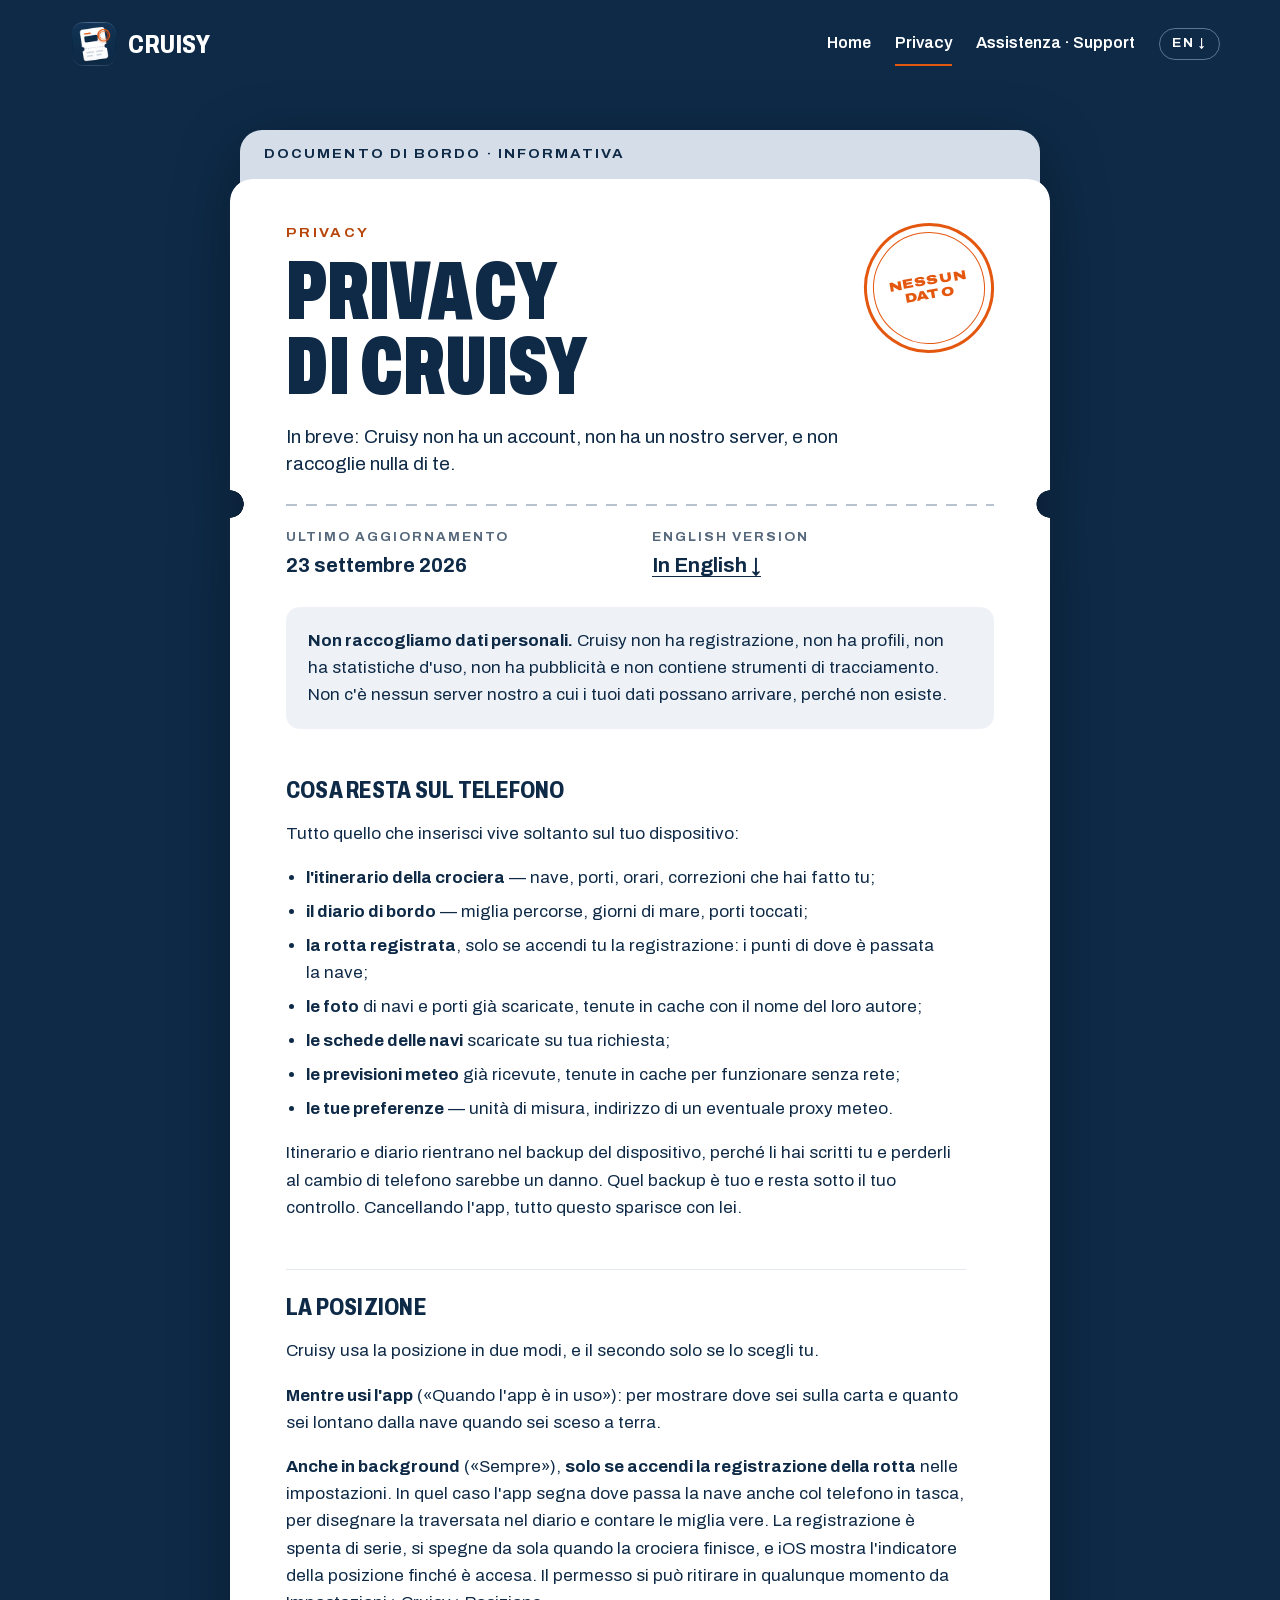
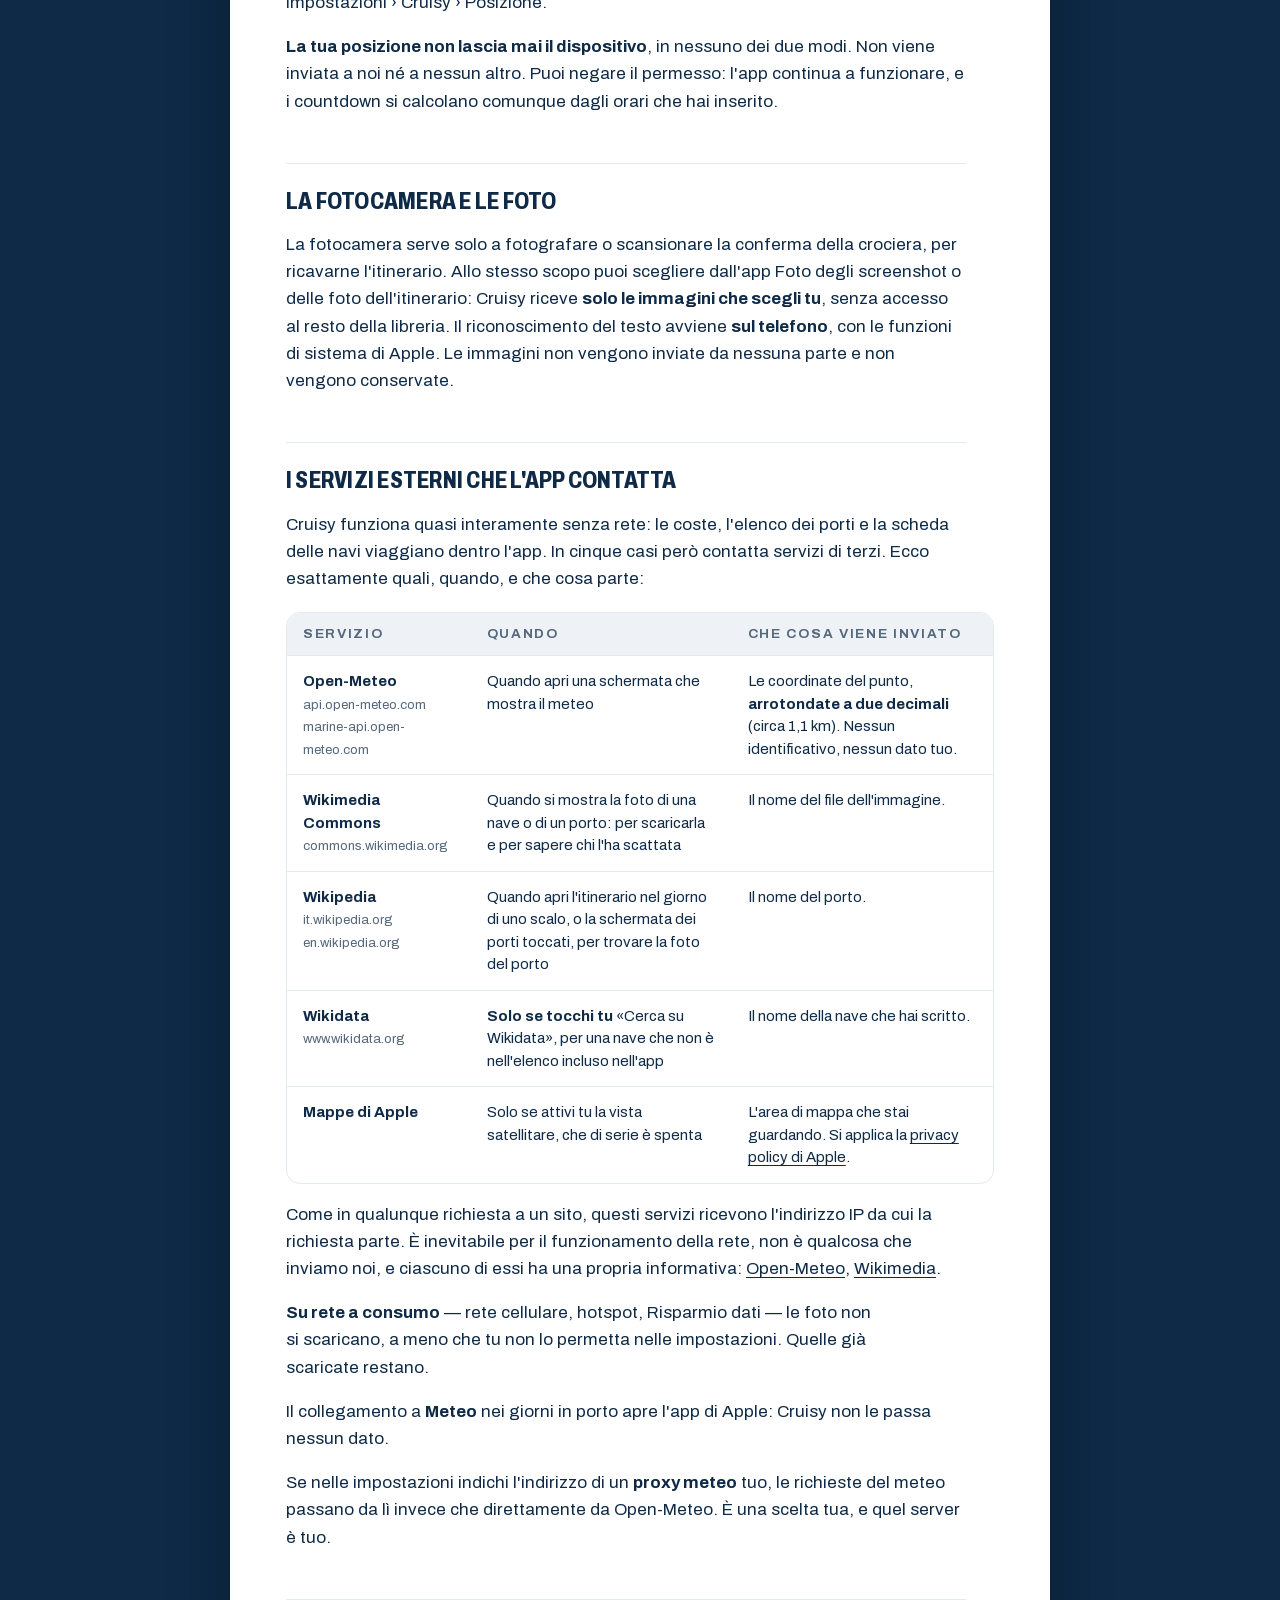
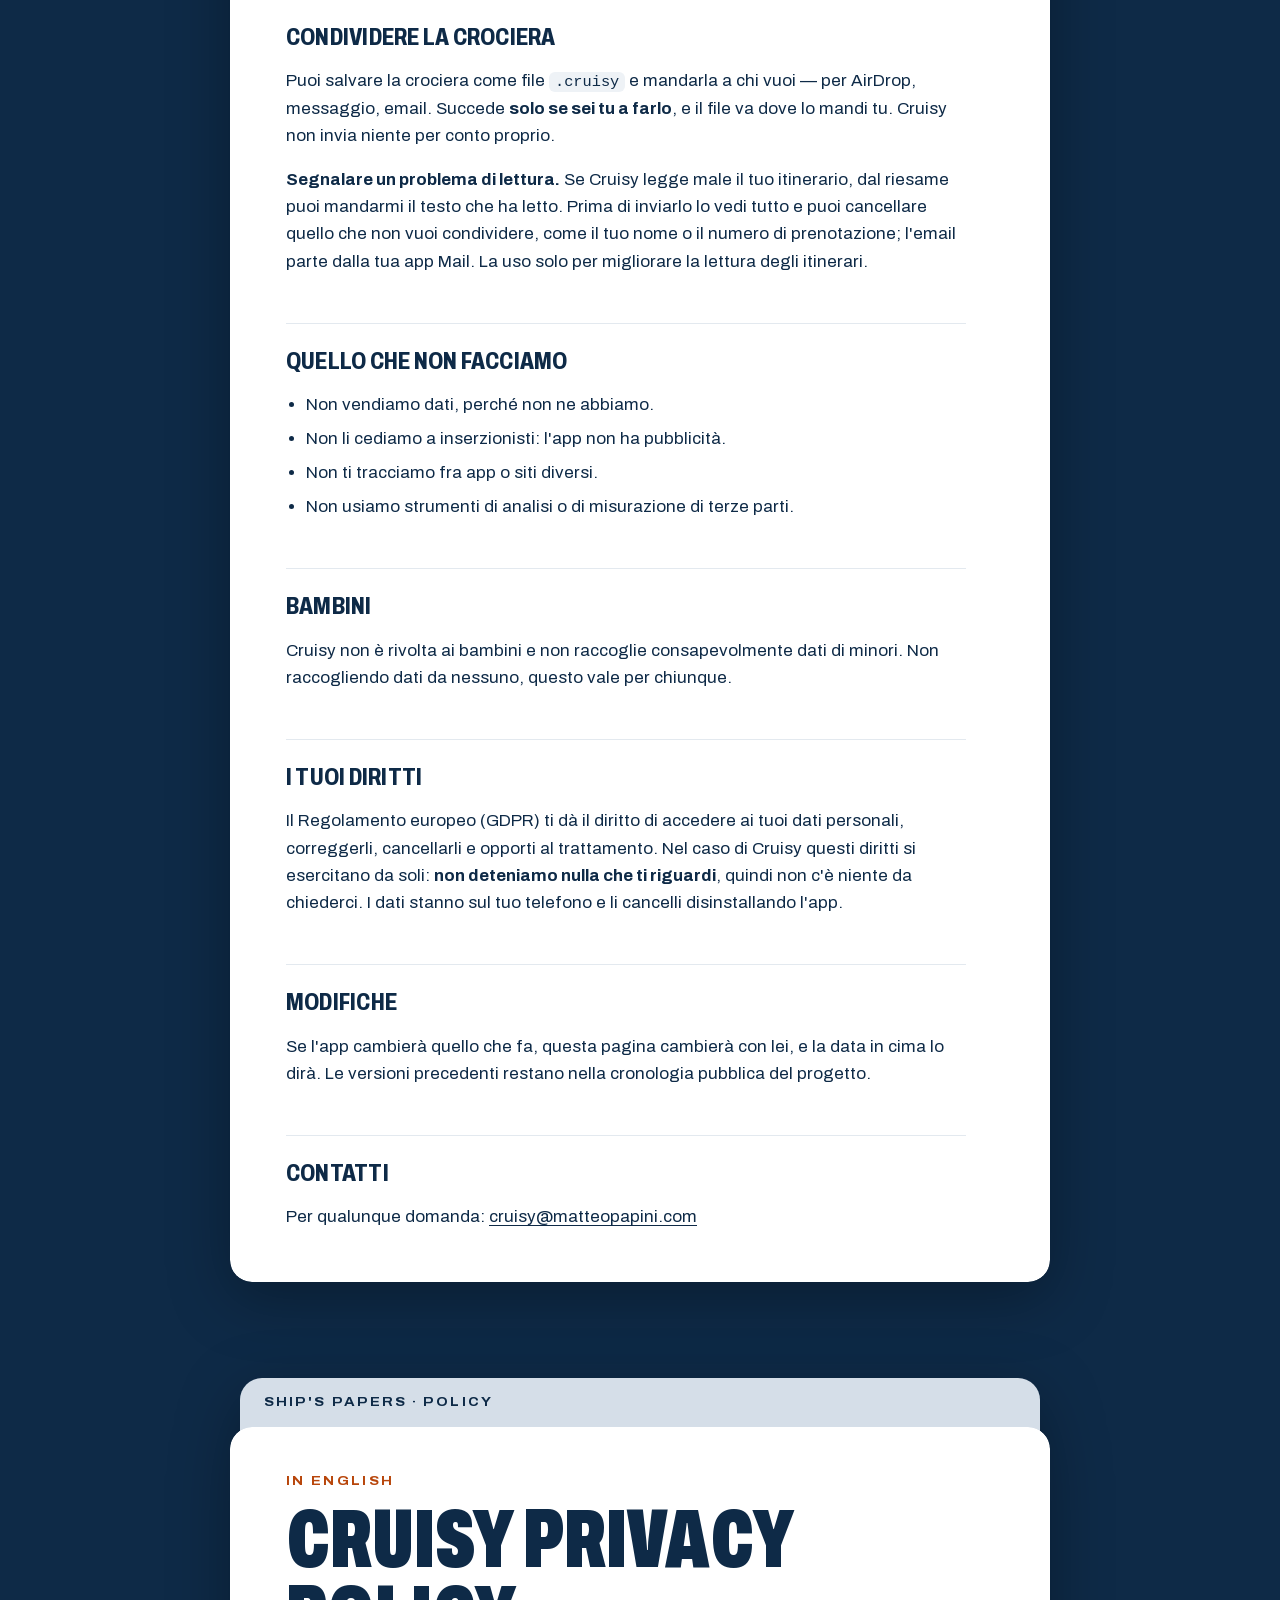
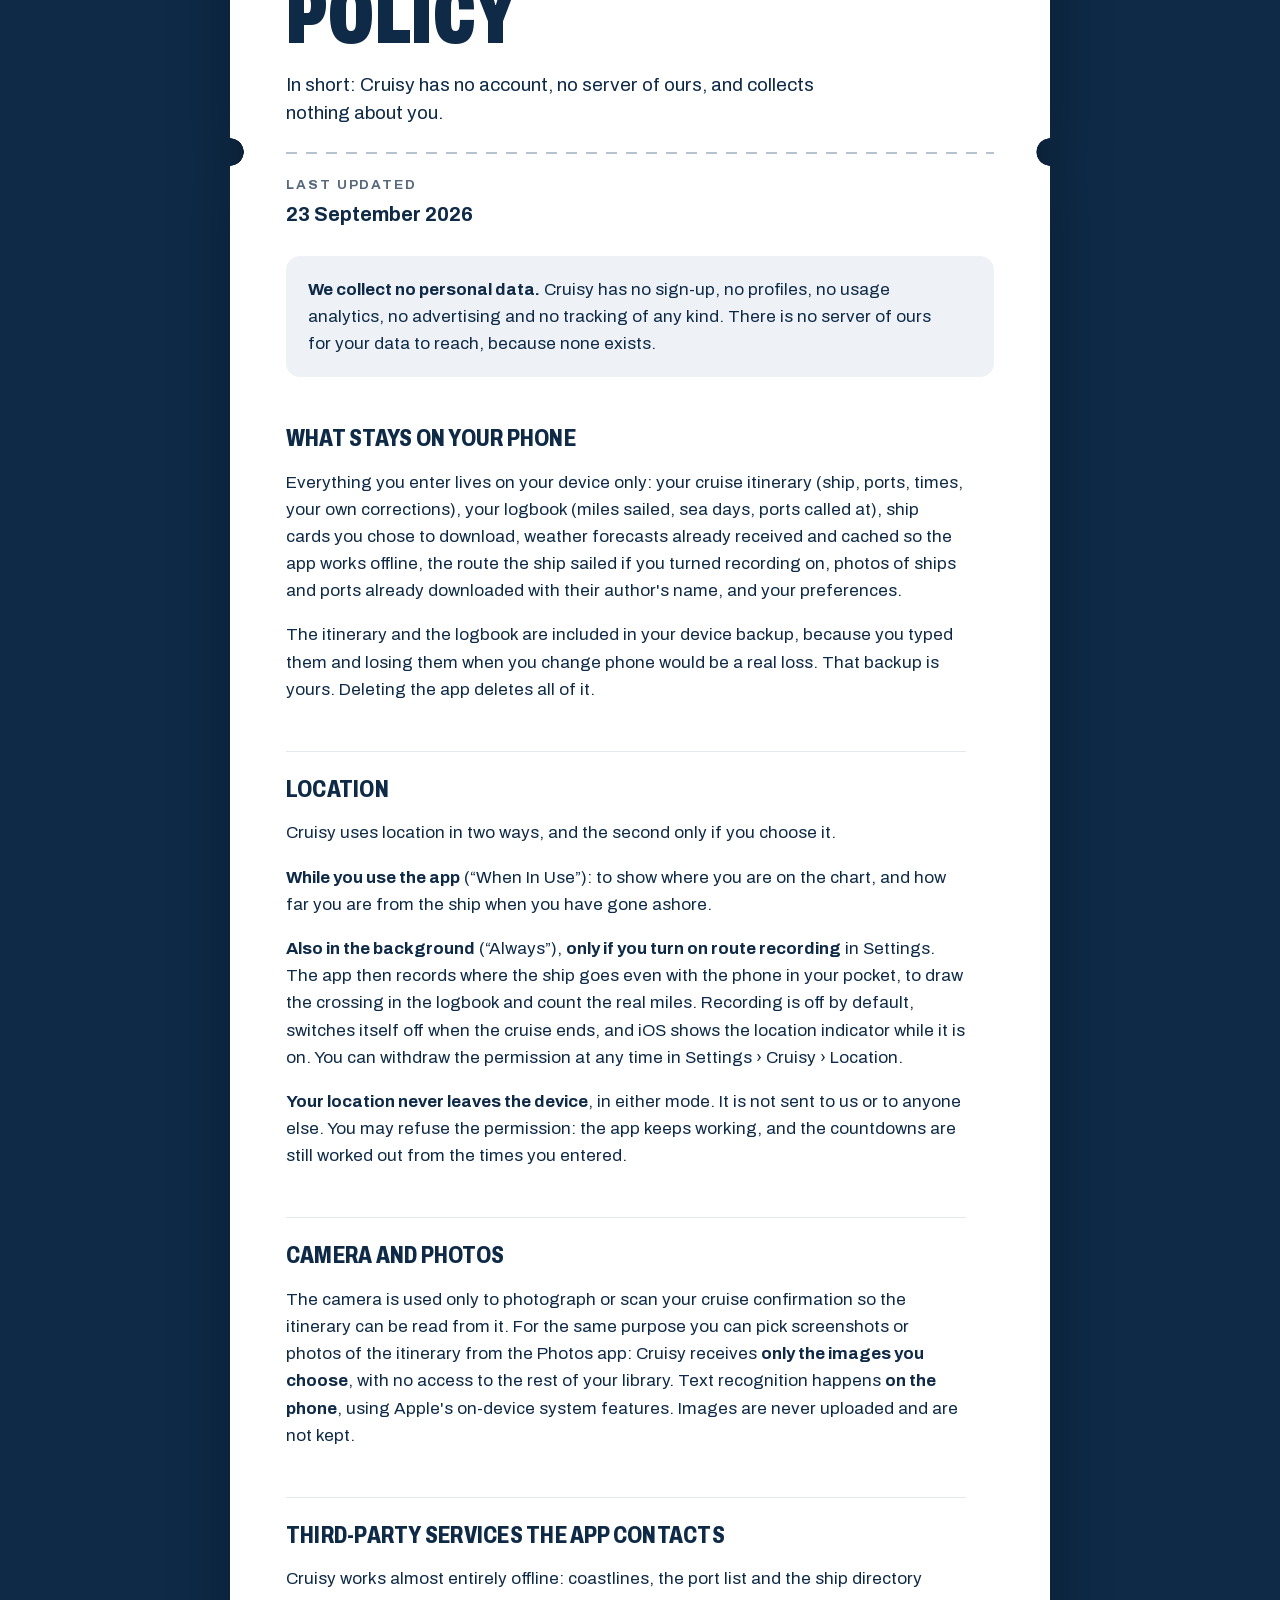
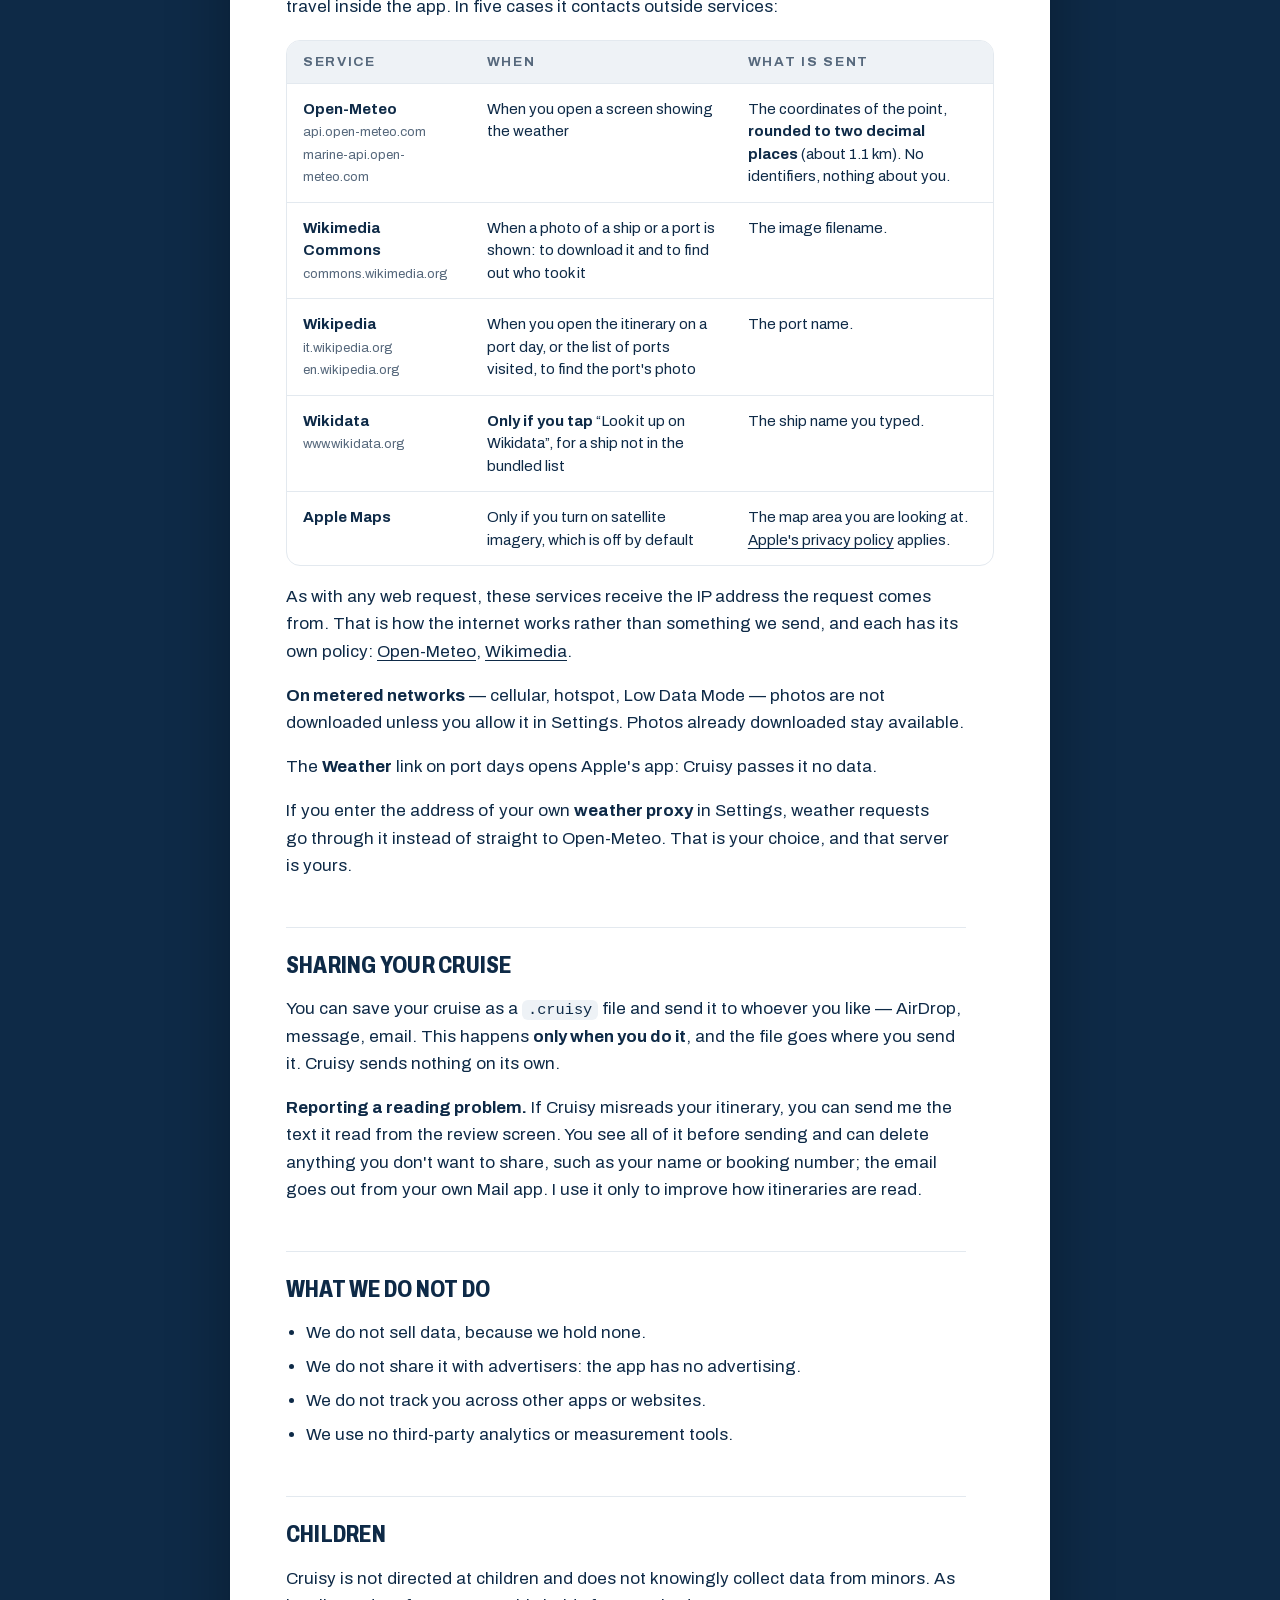
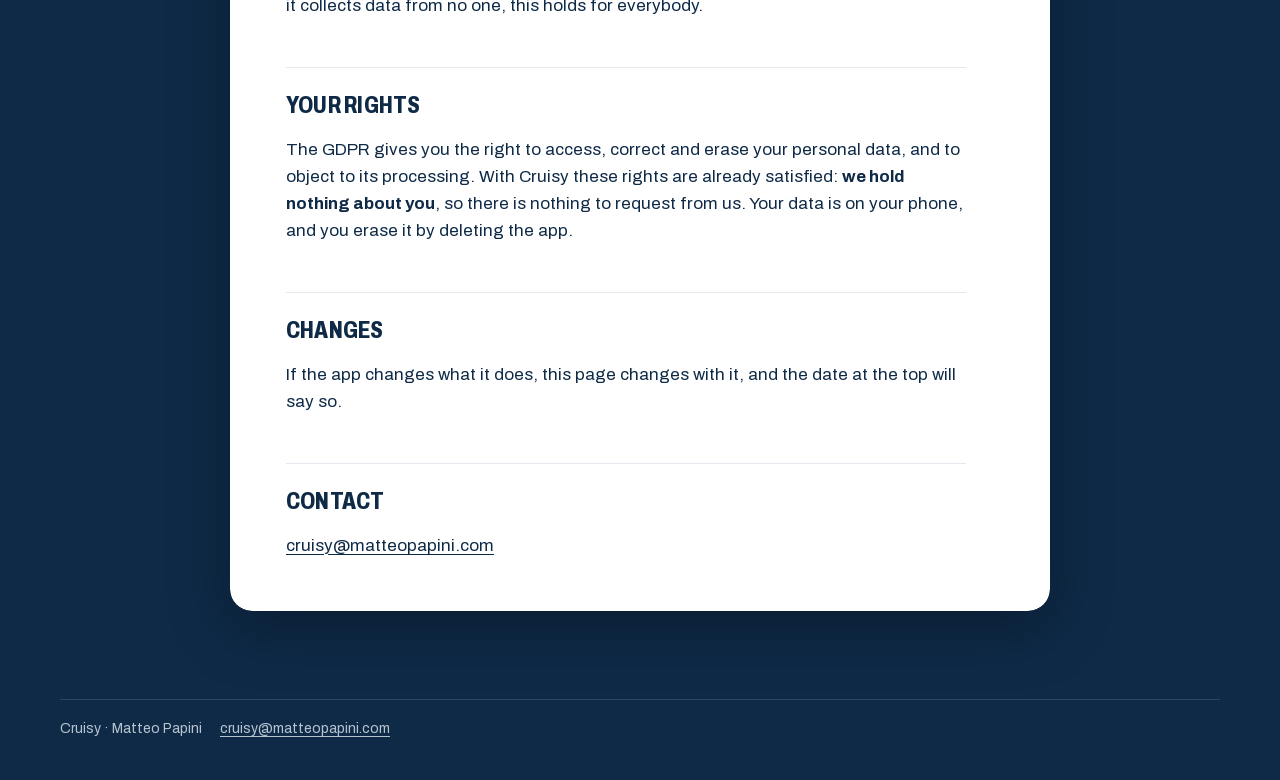
==== commit 84d066f6: "Rende affidabile l'importazione degli itinerari lunghi, da PDF e da screenshot Il programma di Explo" ====
--- a/docs/site/privacy.html
+++ b/docs/site/privacy.html
@@ -47,7 +47,7 @@
     <div style="display:grid;grid-template-columns:repeat(auto-fit,minmax(180px,1fr));gap:16px 24px;padding:22px 0 26px">
       <div>
         <p style="margin:0;color:light-dark(#56687C,#9FB0C3);font-stretch:112%;font-weight:700;font-size:.75rem;letter-spacing:.16em;text-transform:uppercase">Ultimo aggiornamento</p>
-        <p style="margin:2px 0 0;font-weight:700;font-size:1.25rem">14 settembre 2026</p>
+        <p style="margin:2px 0 0;font-weight:700;font-size:1.25rem">23 settembre 2026</p>
       </div>
       <div>
         <p style="margin:0;color:light-dark(#56687C,#9FB0C3);font-stretch:112%;font-weight:700;font-size:.75rem;letter-spacing:.16em;text-transform:uppercase">English version</p>
@@ -79,8 +79,8 @@
       <p><strong>Anche in background</strong> («Sempre»), <strong>solo se accendi la registrazione della rotta</strong> nelle impostazioni. In quel caso l'app segna dove passa la nave anche col telefono in tasca, per disegnare la traversata nel diario e contare le miglia vere. La registrazione è spenta di serie, si spegne da sola quando la crociera finisce, e iOS mostra l'indicatore della posizione finché è accesa. Il permesso si può ritirare in qualunque momento da Impostazioni › Cruisy › Posizione.</p>
       <p><strong>La tua posizione non lascia mai il dispositivo</strong>, in nessuno dei due modi. Non viene inviata a noi né a nessun altro. Puoi negare il permesso: l'app continua a funzionare, e i countdown si calcolano comunque dagli orari che hai inserito.</p>
 
-      <h2 style="margin:2em 0 .5em;padding-top:1em;border-top:1px solid light-dark(#E3E9EF,#35496A);font-stretch:75%;font-weight:800;font-size:1.5rem;line-height:1.1;text-transform:uppercase;letter-spacing:.01em">La fotocamera</h2>
-      <p>Serve solo a fotografare o scansionare la conferma della crociera, per ricavarne l'itinerario. Il riconoscimento del testo avviene <strong>sul telefono</strong>, con le funzioni di sistema di Apple. Le immagini non vengono inviate da nessuna parte e non vengono conservate.</p>
+      <h2 style="margin:2em 0 .5em;padding-top:1em;border-top:1px solid light-dark(#E3E9EF,#35496A);font-stretch:75%;font-weight:800;font-size:1.5rem;line-height:1.1;text-transform:uppercase;letter-spacing:.01em">La fotocamera e le foto</h2>
+      <p>La fotocamera serve solo a fotografare o scansionare la conferma della crociera, per ricavarne l'itinerario. Allo stesso scopo puoi scegliere dall'app Foto degli screenshot o delle foto dell'itinerario: Cruisy riceve <strong>solo le immagini che scegli tu</strong>, senza accesso al resto della libreria. Il riconoscimento del testo avviene <strong>sul telefono</strong>, con le funzioni di sistema di Apple. Le immagini non vengono inviate da nessuna parte e non vengono conservate.</p>
 
       <h2 style="margin:2em 0 .5em;padding-top:1em;border-top:1px solid light-dark(#E3E9EF,#35496A);font-stretch:75%;font-weight:800;font-size:1.5rem;line-height:1.1;text-transform:uppercase;letter-spacing:.01em">I servizi esterni che l'app contatta</h2>
       <p>Cruisy funziona quasi interamente senza rete: le coste, l'elenco dei porti e la scheda delle navi viaggiano dentro l'app. In cinque casi però contatta servizi di terzi. Ecco esattamente quali, quando, e che cosa parte:</p>
@@ -131,6 +131,7 @@
 
       <h2 style="margin:2em 0 .5em;padding-top:1em;border-top:1px solid light-dark(#E3E9EF,#35496A);font-stretch:75%;font-weight:800;font-size:1.5rem;line-height:1.1;text-transform:uppercase;letter-spacing:.01em">Condividere la crociera</h2>
       <p>Puoi salvare la crociera come file <code style="font-family:ui-monospace,Menlo,monospace;font-size:.9em;padding:1px 6px;border-radius:6px;background:light-dark(#EEF2F6,#2E4564)">.cruisy</code> e mandarla a chi vuoi — per AirDrop, messaggio, email. Succede <strong>solo se sei tu a farlo</strong>, e il file va dove lo mandi tu. Cruisy non invia niente per conto proprio.</p>
+      <p><strong>Segnalare un problema di lettura.</strong> Se Cruisy legge male il tuo itinerario, dal riesame puoi mandarmi il testo che ha letto. Prima di inviarlo lo vedi tutto e puoi cancellare quello che non vuoi condividere, come il tuo nome o il numero di prenotazione; l'email parte dalla tua app Mail. La uso solo per migliorare la lettura degli itinerari.</p>
 
       <h2 style="margin:2em 0 .5em;padding-top:1em;border-top:1px solid light-dark(#E3E9EF,#35496A);font-stretch:75%;font-weight:800;font-size:1.5rem;line-height:1.1;text-transform:uppercase;letter-spacing:.01em">Quello che non facciamo</h2>
       <ul style="padding-left:1.2em">
@@ -168,7 +169,7 @@
     <div aria-hidden="true" style="height:2px;background:repeating-linear-gradient(90deg,light-dark(#B7C4D0,#4E6583) 0 11px,transparent 11px 20px)"></div>
     <div style="padding:22px 0 26px">
       <p style="margin:0;color:light-dark(#56687C,#9FB0C3);font-stretch:112%;font-weight:700;font-size:.75rem;letter-spacing:.16em;text-transform:uppercase">Last updated</p>
-      <p style="margin:2px 0 0;font-weight:700;font-size:1.25rem">14 September 2026</p>
+      <p style="margin:2px 0 0;font-weight:700;font-size:1.25rem">23 September 2026</p>
     </div>
 
     <div style="padding:20px 22px;border-radius:14px;background:light-dark(#EEF2F6,#2E4564)">
@@ -186,8 +187,8 @@
       <p><strong>Also in the background</strong> (“Always”), <strong>only if you turn on route recording</strong> in Settings. The app then records where the ship goes even with the phone in your pocket, to draw the crossing in the logbook and count the real miles. Recording is off by default, switches itself off when the cruise ends, and iOS shows the location indicator while it is on. You can withdraw the permission at any time in Settings › Cruisy › Location.</p>
       <p><strong>Your location never leaves the device</strong>, in either mode. It is not sent to us or to anyone else. You may refuse the permission: the app keeps working, and the countdowns are still worked out from the times you entered.</p>
 
-      <h2 style="margin:2em 0 .5em;padding-top:1em;border-top:1px solid light-dark(#E3E9EF,#35496A);font-stretch:75%;font-weight:800;font-size:1.5rem;line-height:1.1;text-transform:uppercase;letter-spacing:.01em">Camera</h2>
-      <p>Used only to photograph or scan your cruise confirmation so the itinerary can be read from it. Text recognition happens <strong>on the phone</strong>, using Apple's on-device system features. Images are never uploaded and are not kept.</p>
+      <h2 style="margin:2em 0 .5em;padding-top:1em;border-top:1px solid light-dark(#E3E9EF,#35496A);font-stretch:75%;font-weight:800;font-size:1.5rem;line-height:1.1;text-transform:uppercase;letter-spacing:.01em">Camera and photos</h2>
+      <p>The camera is used only to photograph or scan your cruise confirmation so the itinerary can be read from it. For the same purpose you can pick screenshots or photos of the itinerary from the Photos app: Cruisy receives <strong>only the images you choose</strong>, with no access to the rest of your library. Text recognition happens <strong>on the phone</strong>, using Apple's on-device system features. Images are never uploaded and are not kept.</p>
 
       <h2 style="margin:2em 0 .5em;padding-top:1em;border-top:1px solid light-dark(#E3E9EF,#35496A);font-stretch:75%;font-weight:800;font-size:1.5rem;line-height:1.1;text-transform:uppercase;letter-spacing:.01em">Third-party services the app contacts</h2>
       <p>Cruisy works almost entirely offline: coastlines, the port list and the ship directory travel inside the app. In five cases it contacts outside services:</p>
@@ -238,6 +239,7 @@
 
       <h2 style="margin:2em 0 .5em;padding-top:1em;border-top:1px solid light-dark(#E3E9EF,#35496A);font-stretch:75%;font-weight:800;font-size:1.5rem;line-height:1.1;text-transform:uppercase;letter-spacing:.01em">Sharing your cruise</h2>
       <p>You can save your cruise as a <code style="font-family:ui-monospace,Menlo,monospace;font-size:.9em;padding:1px 6px;border-radius:6px;background:light-dark(#EEF2F6,#2E4564)">.cruisy</code> file and send it to whoever you like — AirDrop, message, email. This happens <strong>only when you do it</strong>, and the file goes where you send it. Cruisy sends nothing on its own.</p>
+      <p><strong>Reporting a reading problem.</strong> If Cruisy misreads your itinerary, you can send me the text it read from the review screen. You see all of it before sending and can delete anything you don't want to share, such as your name or booking number; the email goes out from your own Mail app. I use it only to improve how itineraries are read.</p>
 
       <h2 style="margin:2em 0 .5em;padding-top:1em;border-top:1px solid light-dark(#E3E9EF,#35496A);font-stretch:75%;font-weight:800;font-size:1.5rem;line-height:1.1;text-transform:uppercase;letter-spacing:.01em">What we do not do</h2>
       <ul style="padding-left:1.2em">
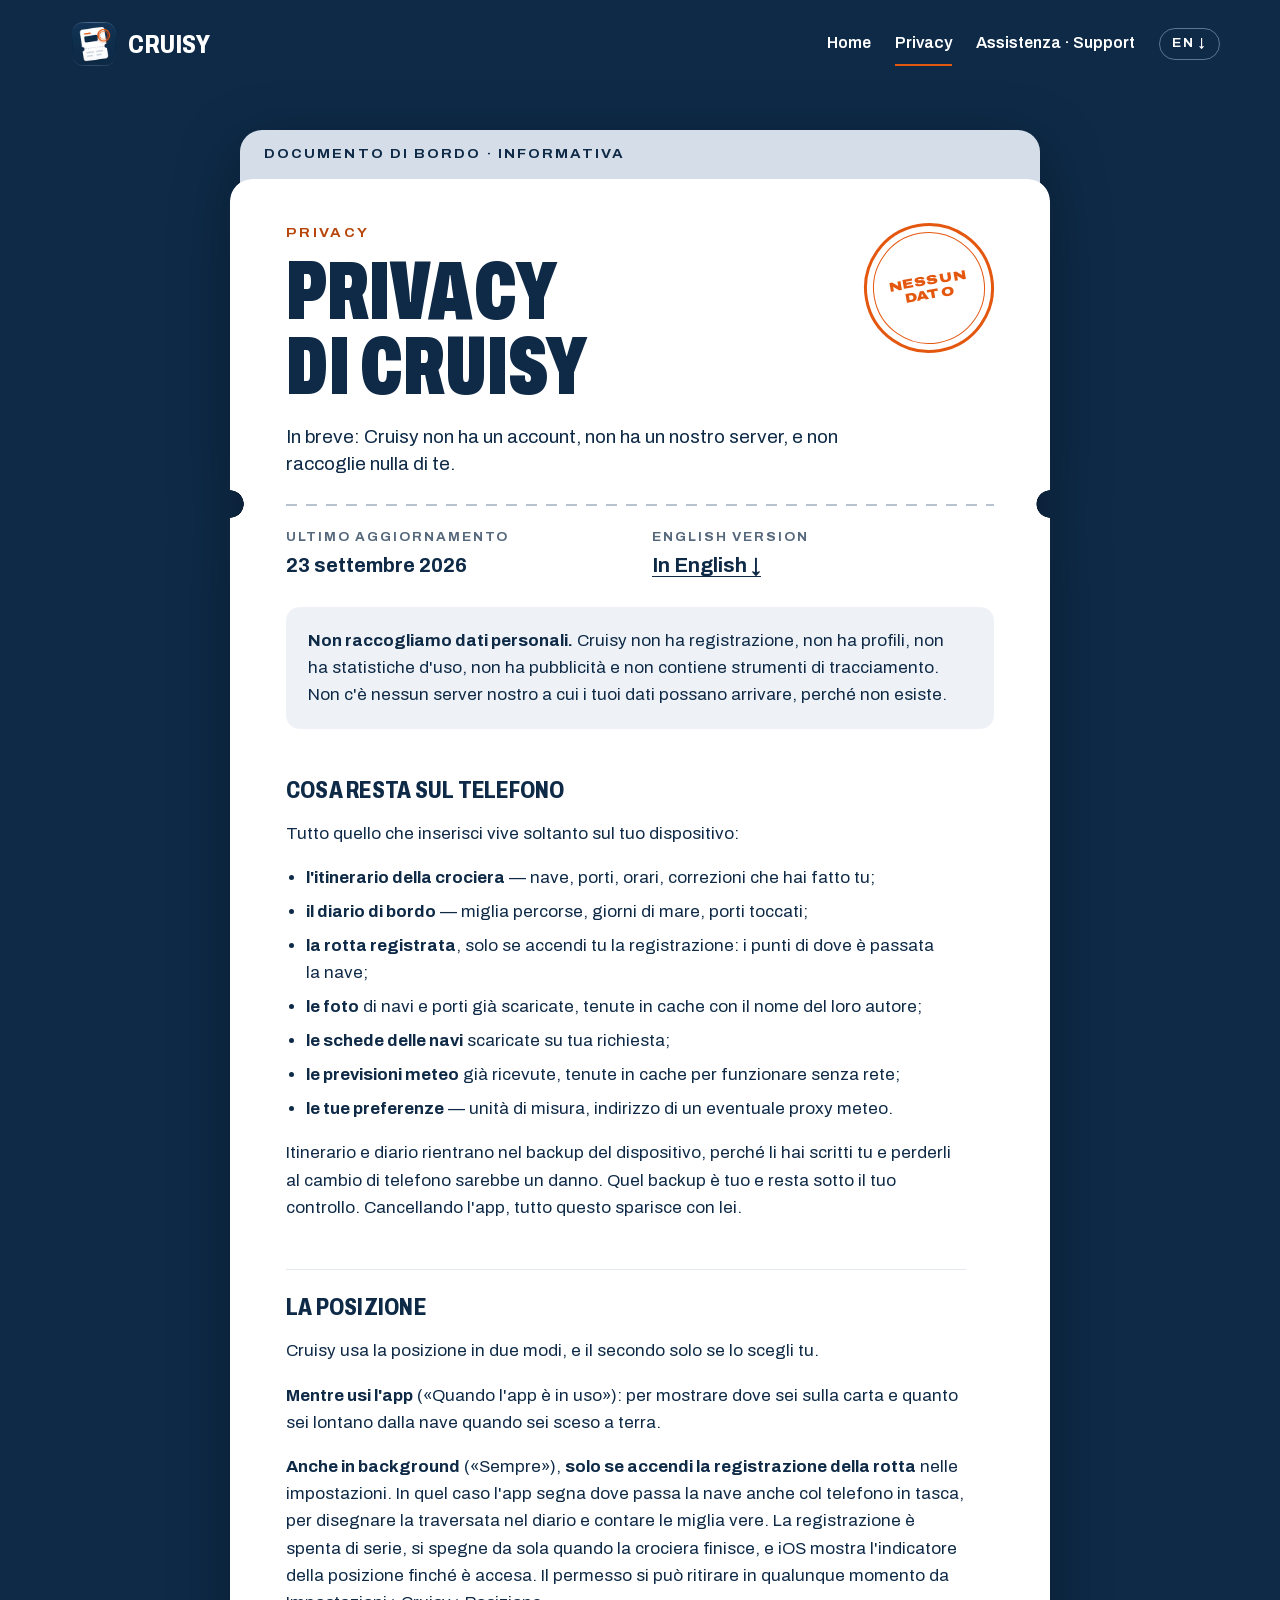
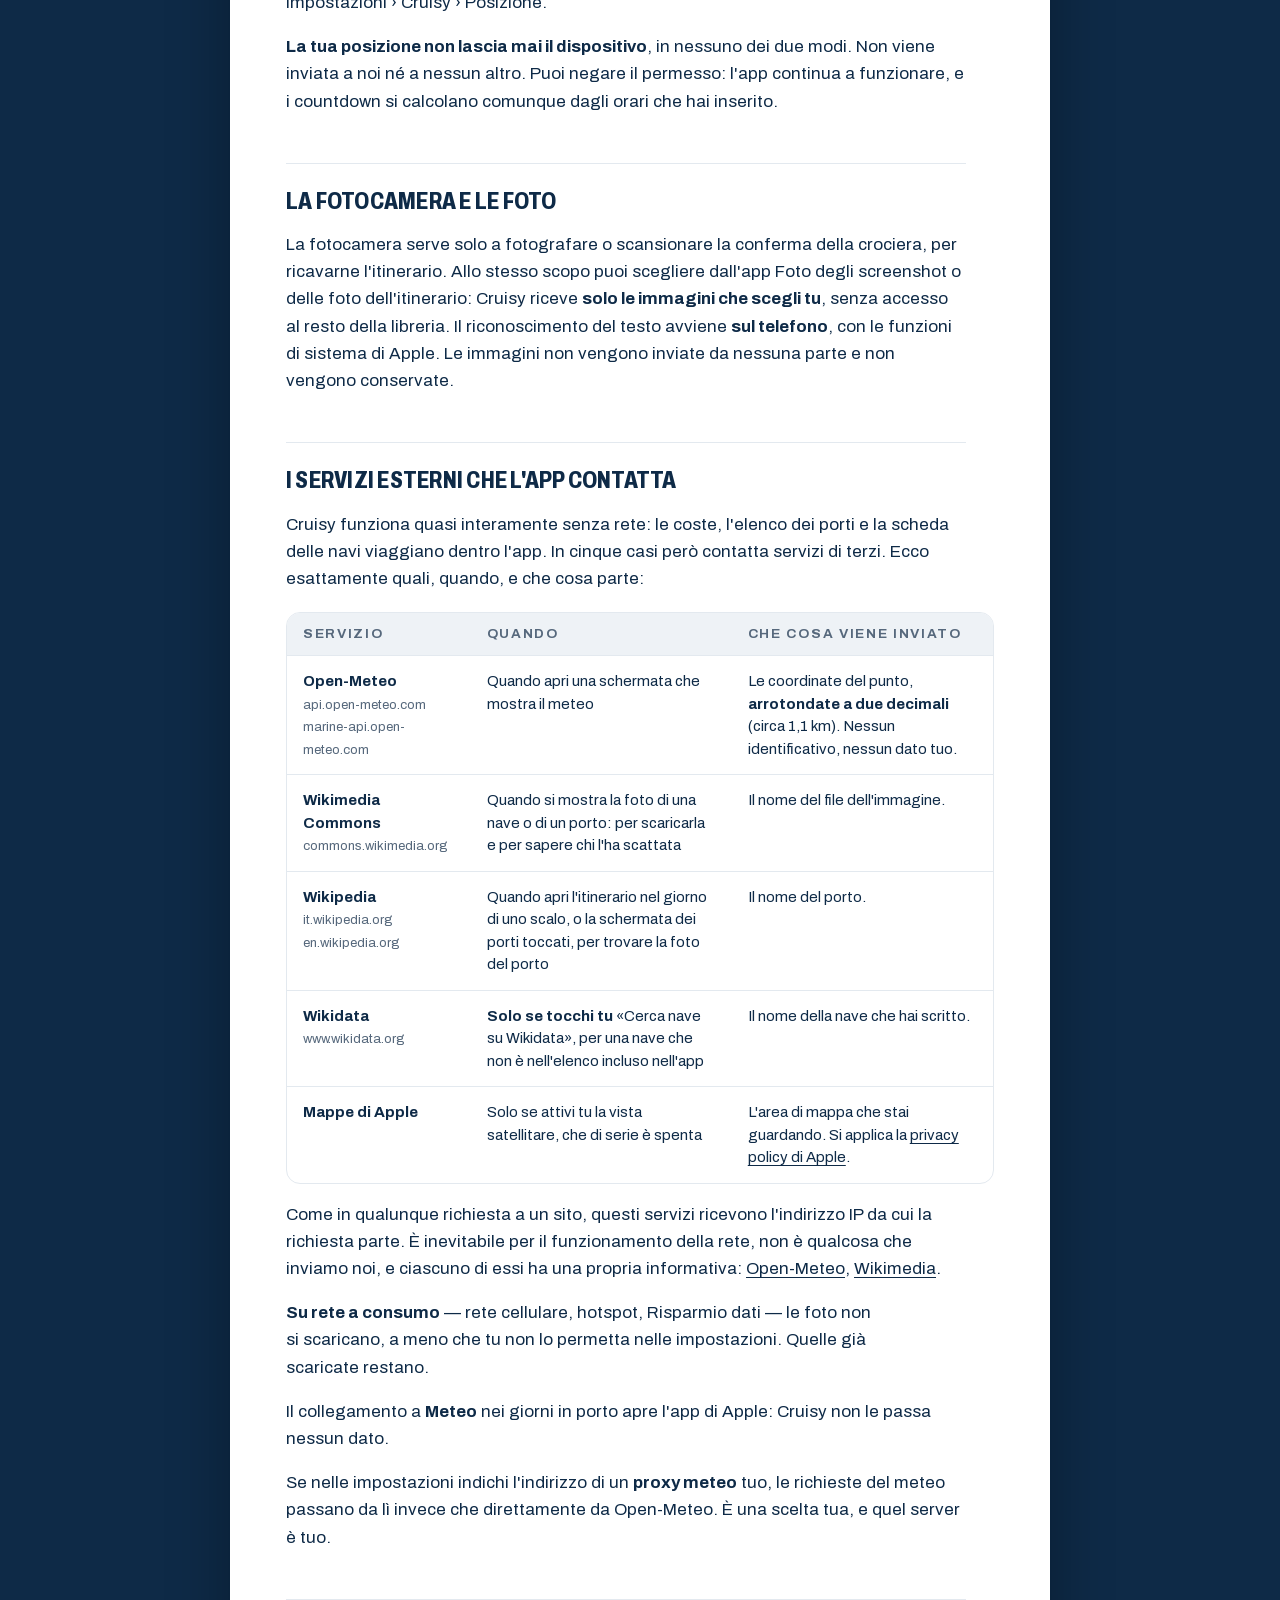
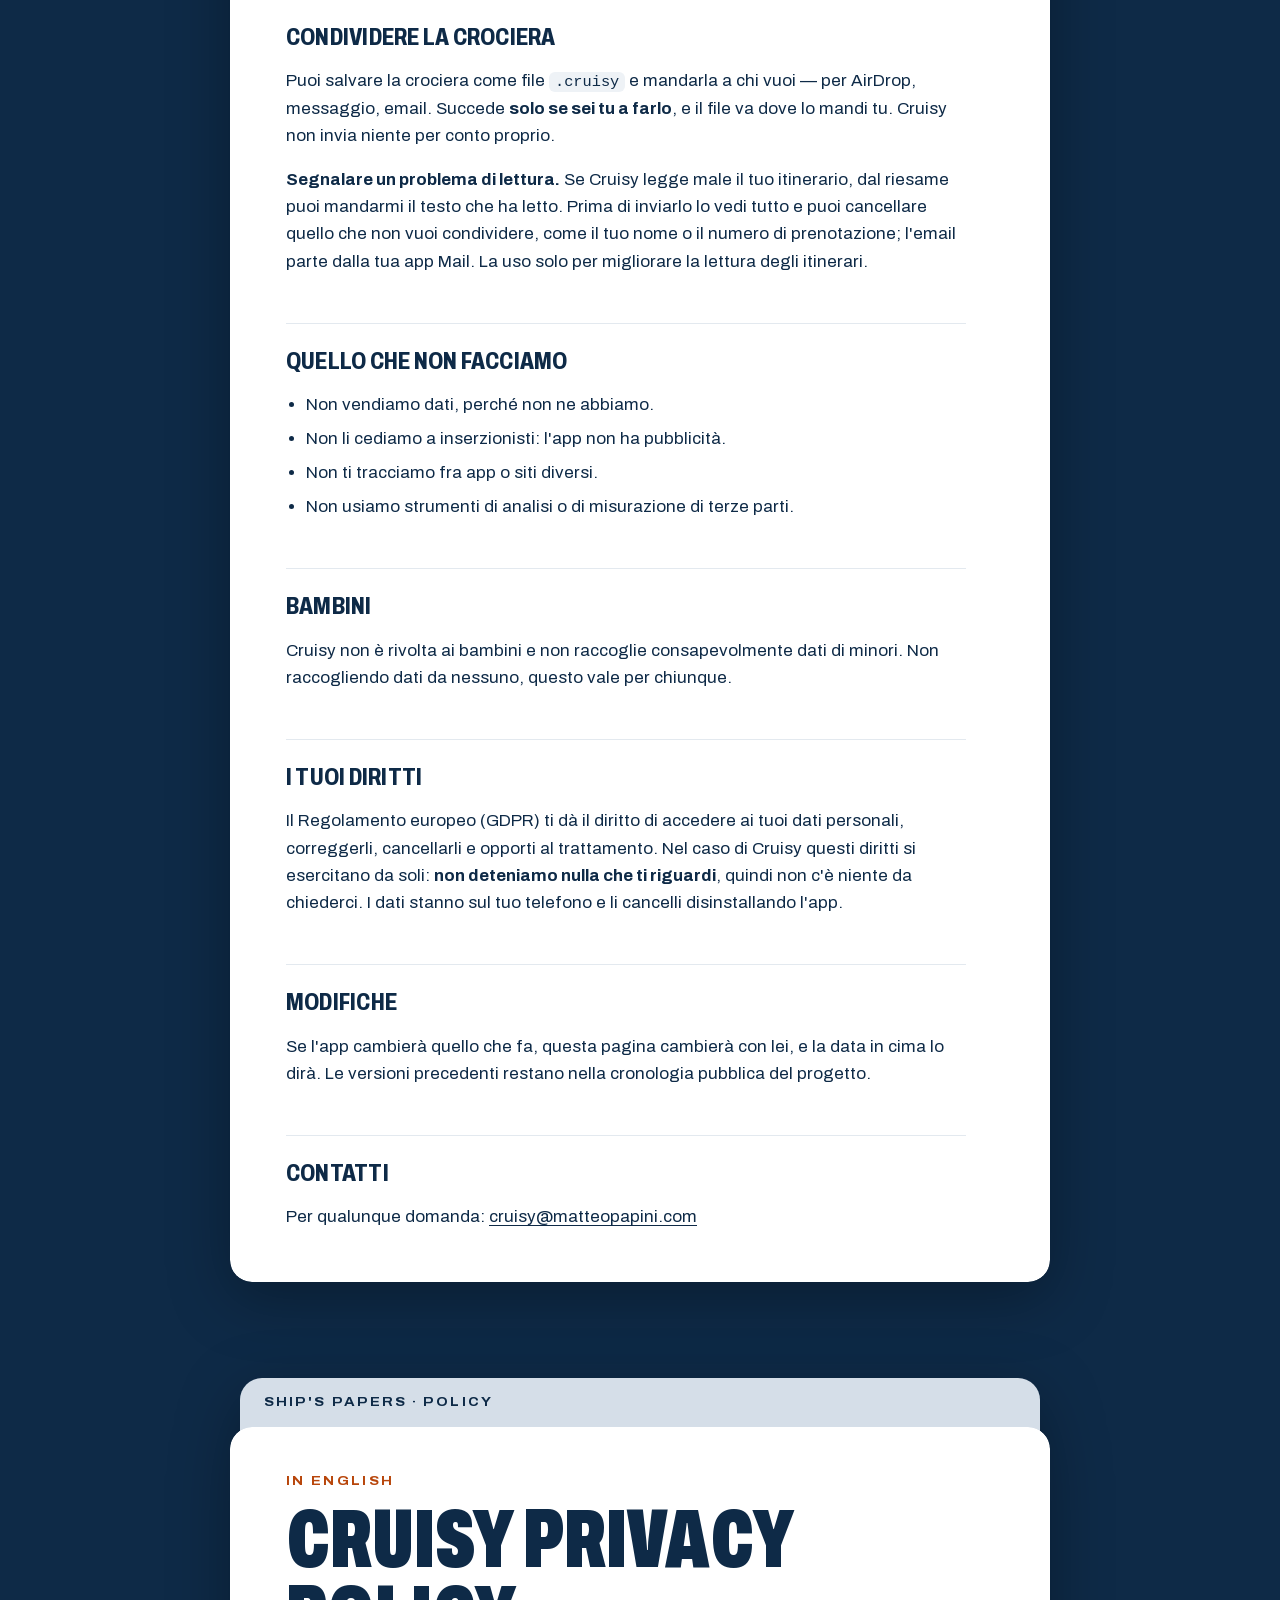
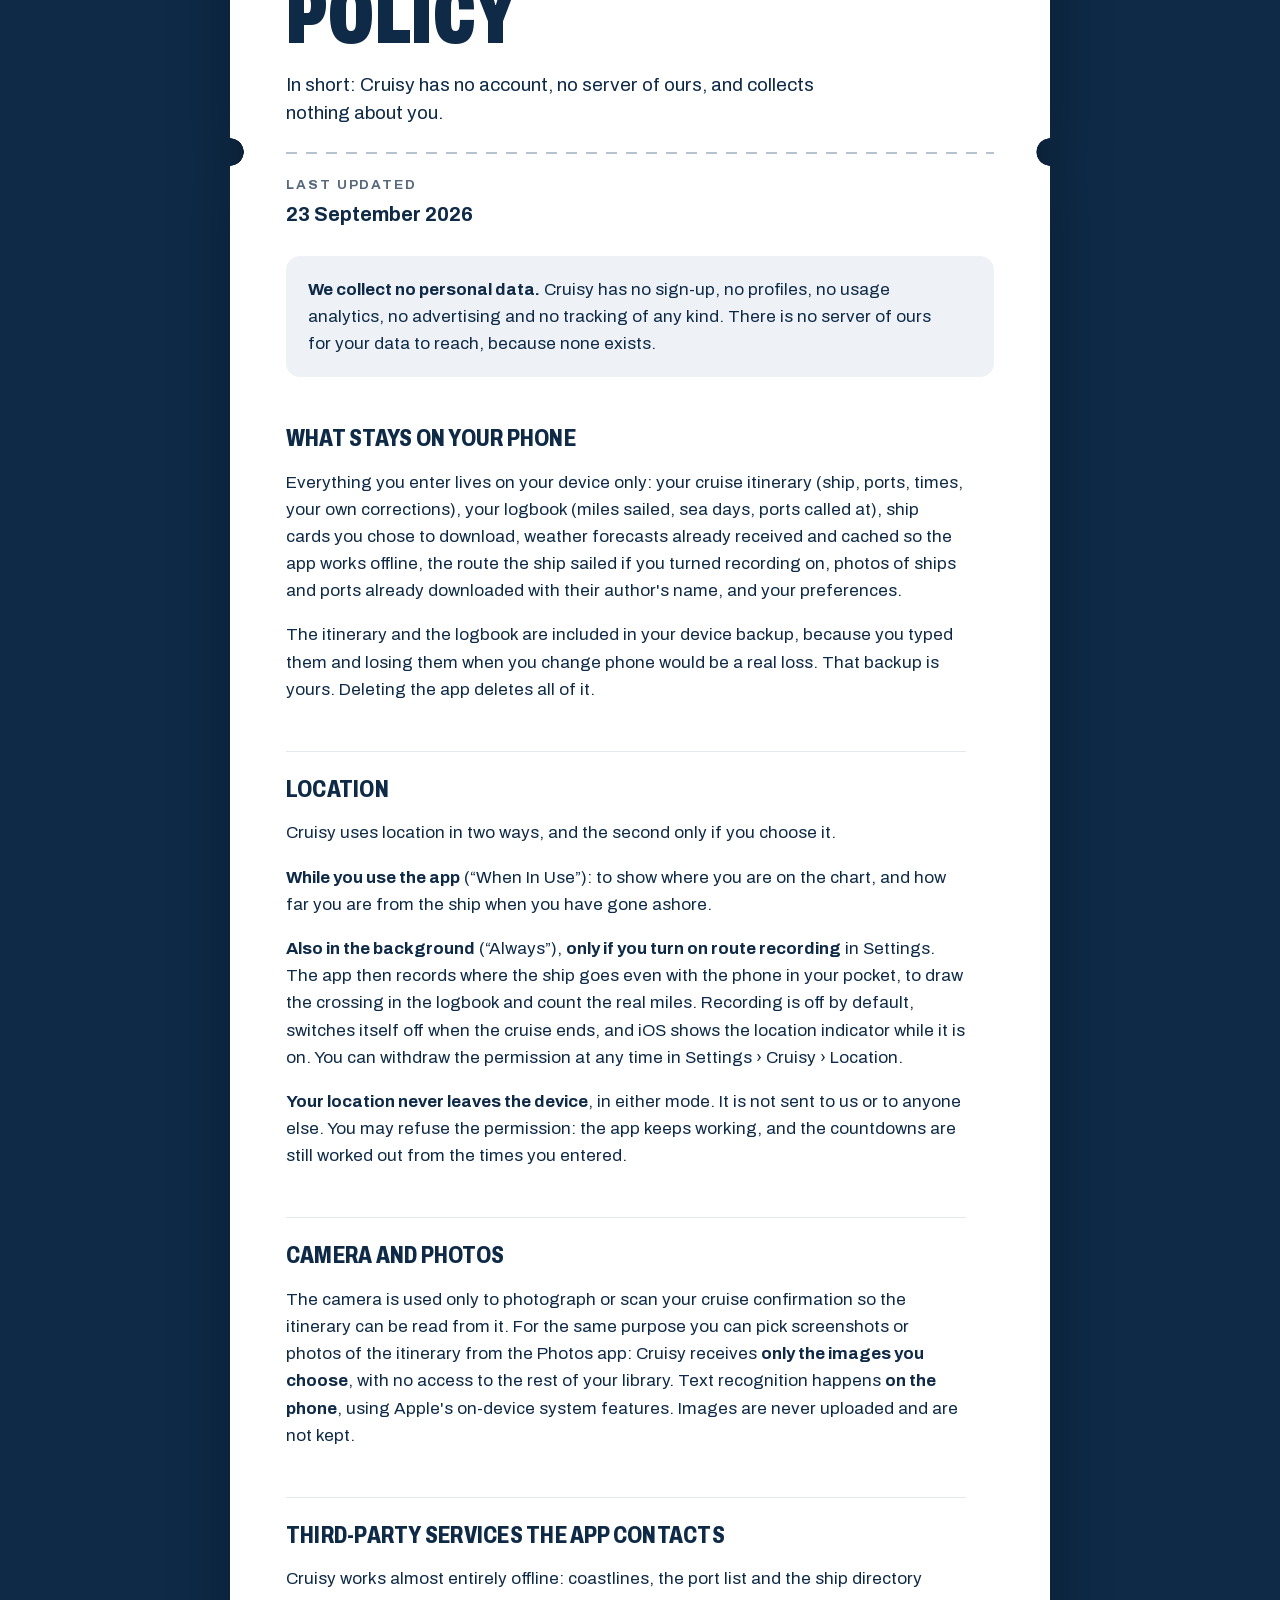
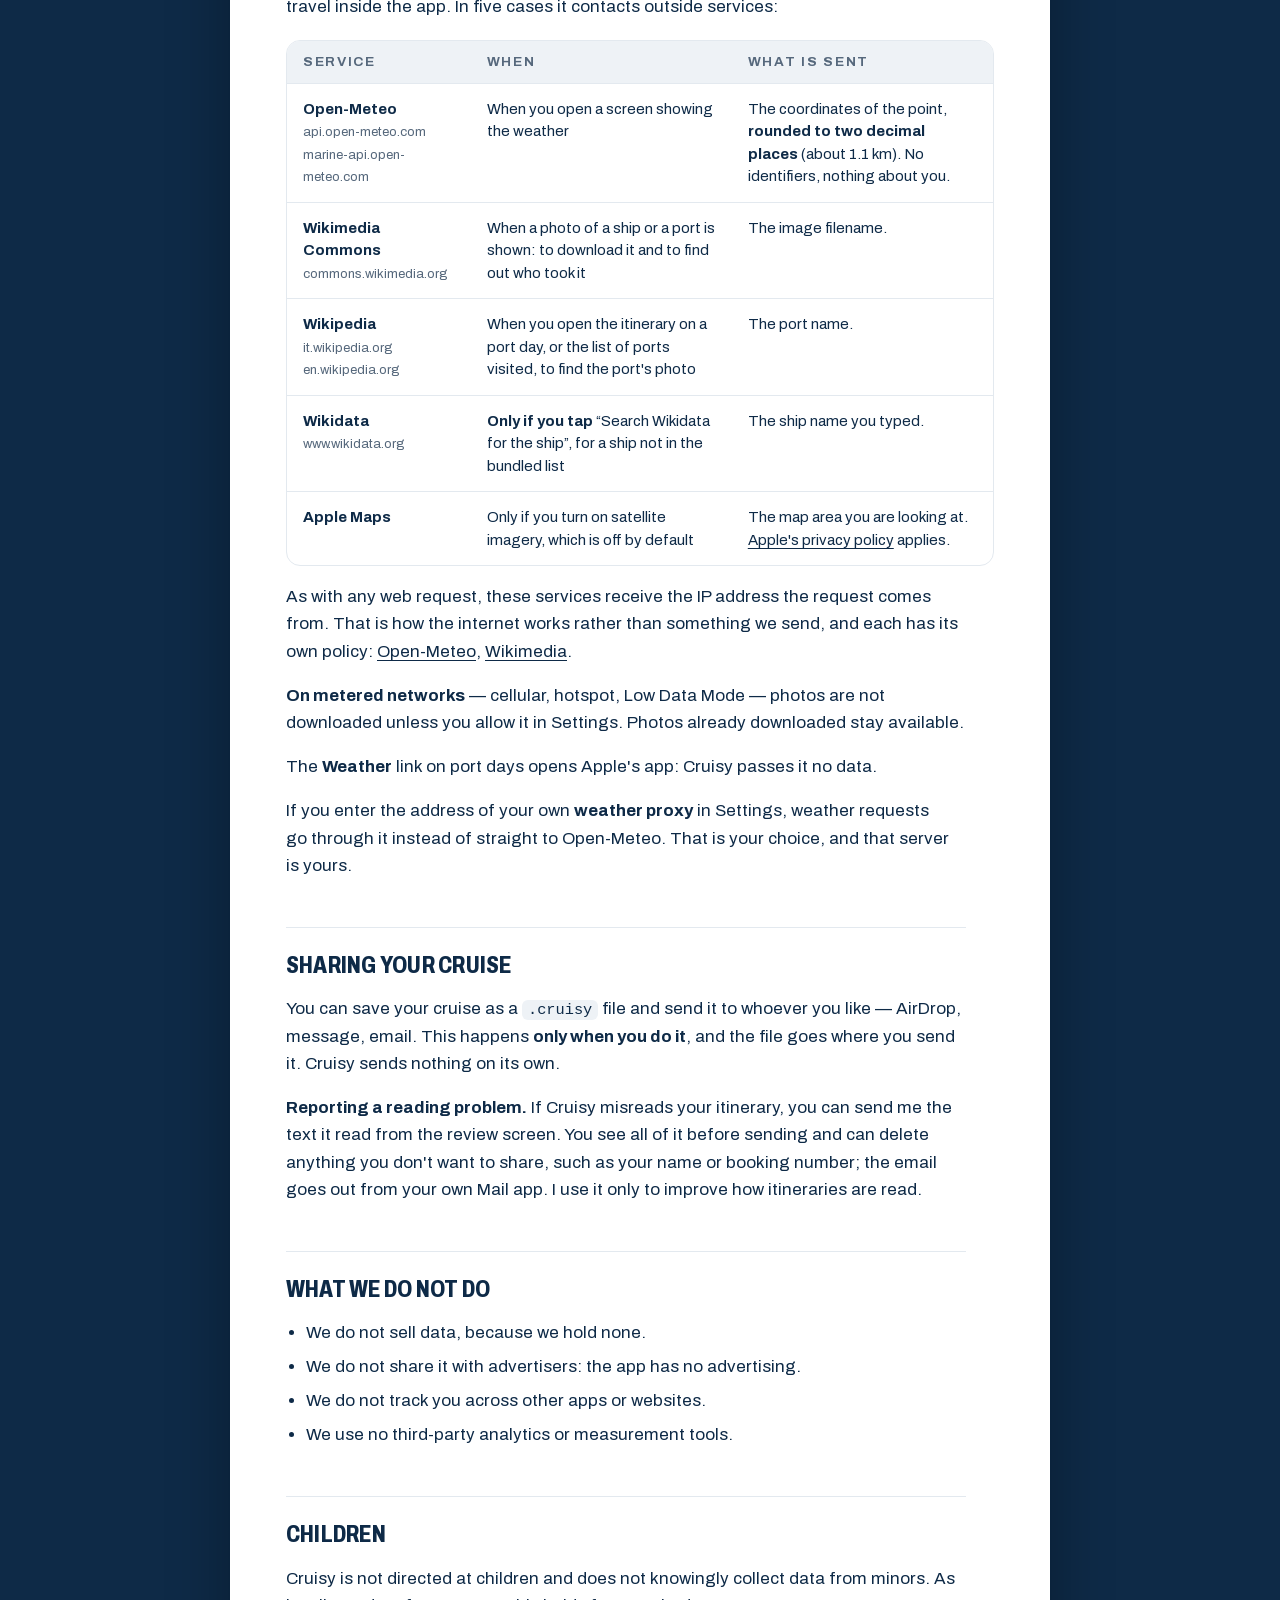
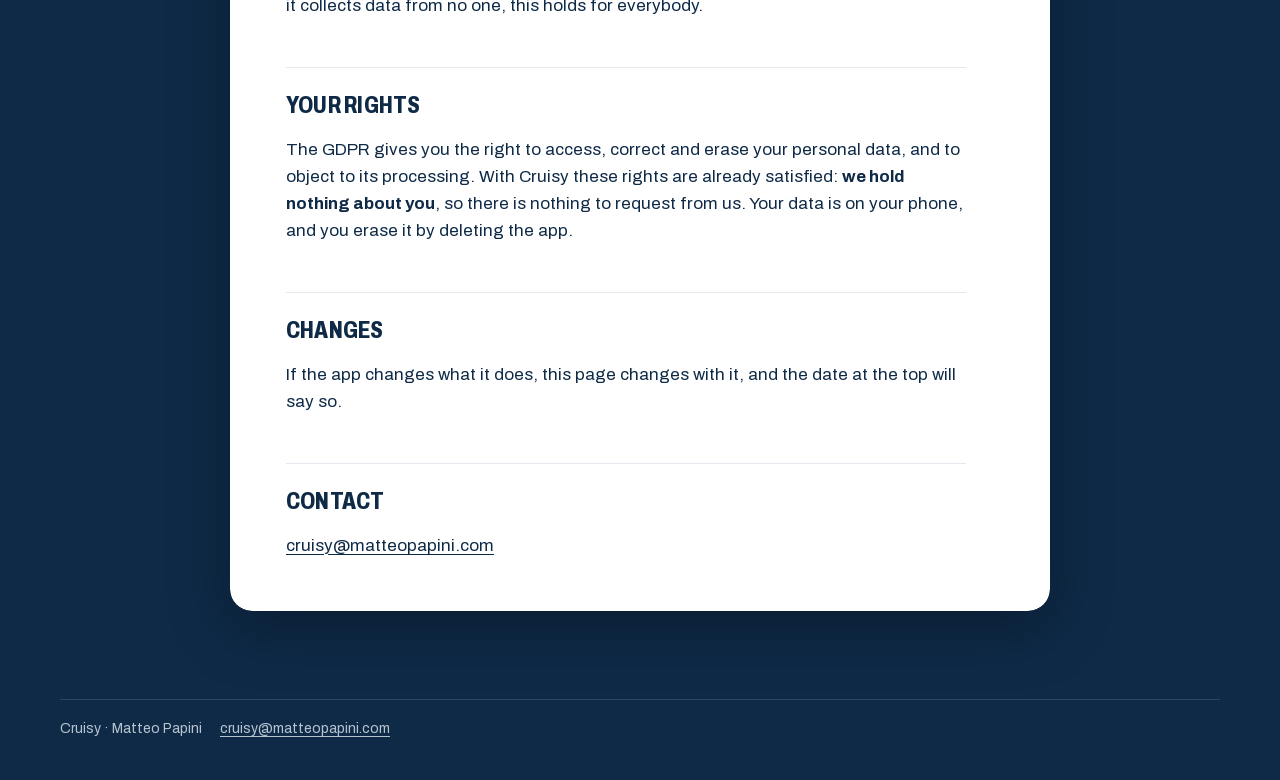
==== commit bbf4cc07: "Una nave che non è nell'elenco si cerca su Wikidata dalla lista stessa Scrivendo un nome che l'elenc" ====
--- a/docs/site/privacy.html
+++ b/docs/site/privacy.html
@@ -111,7 +111,7 @@
         </tr>
         <tr>
           <td style="padding:14px 16px;vertical-align:top;border-top:1px solid light-dark(#E3E9EF,#35496A)"><strong>Wikidata</strong><br><span style="color:light-dark(#56687C,#9FB0C3);font-size:.8125rem">www.wikidata.org</span></td>
-          <td style="padding:14px 16px;vertical-align:top;border-top:1px solid light-dark(#E3E9EF,#35496A)"><strong>Solo se tocchi tu</strong> «Cerca su Wikidata», per una nave che non è nell'elenco incluso nell'app</td>
+          <td style="padding:14px 16px;vertical-align:top;border-top:1px solid light-dark(#E3E9EF,#35496A)"><strong>Solo se tocchi tu</strong> «Cerca nave su Wikidata», per una nave che non è nell'elenco incluso nell'app</td>
           <td style="padding:14px 16px;vertical-align:top;border-top:1px solid light-dark(#E3E9EF,#35496A)">Il nome della nave che hai scritto.</td>
         </tr>
         <tr>
@@ -219,7 +219,7 @@
         </tr>
         <tr>
           <td style="padding:14px 16px;vertical-align:top;border-top:1px solid light-dark(#E3E9EF,#35496A)"><strong>Wikidata</strong><br><span style="color:light-dark(#56687C,#9FB0C3);font-size:.8125rem">www.wikidata.org</span></td>
-          <td style="padding:14px 16px;vertical-align:top;border-top:1px solid light-dark(#E3E9EF,#35496A)"><strong>Only if you tap</strong> “Look it up on Wikidata”, for a ship not in the bundled list</td>
+          <td style="padding:14px 16px;vertical-align:top;border-top:1px solid light-dark(#E3E9EF,#35496A)"><strong>Only if you tap</strong> “Search Wikidata for the ship”, for a ship not in the bundled list</td>
           <td style="padding:14px 16px;vertical-align:top;border-top:1px solid light-dark(#E3E9EF,#35496A)">The ship name you typed.</td>
         </tr>
         <tr>
